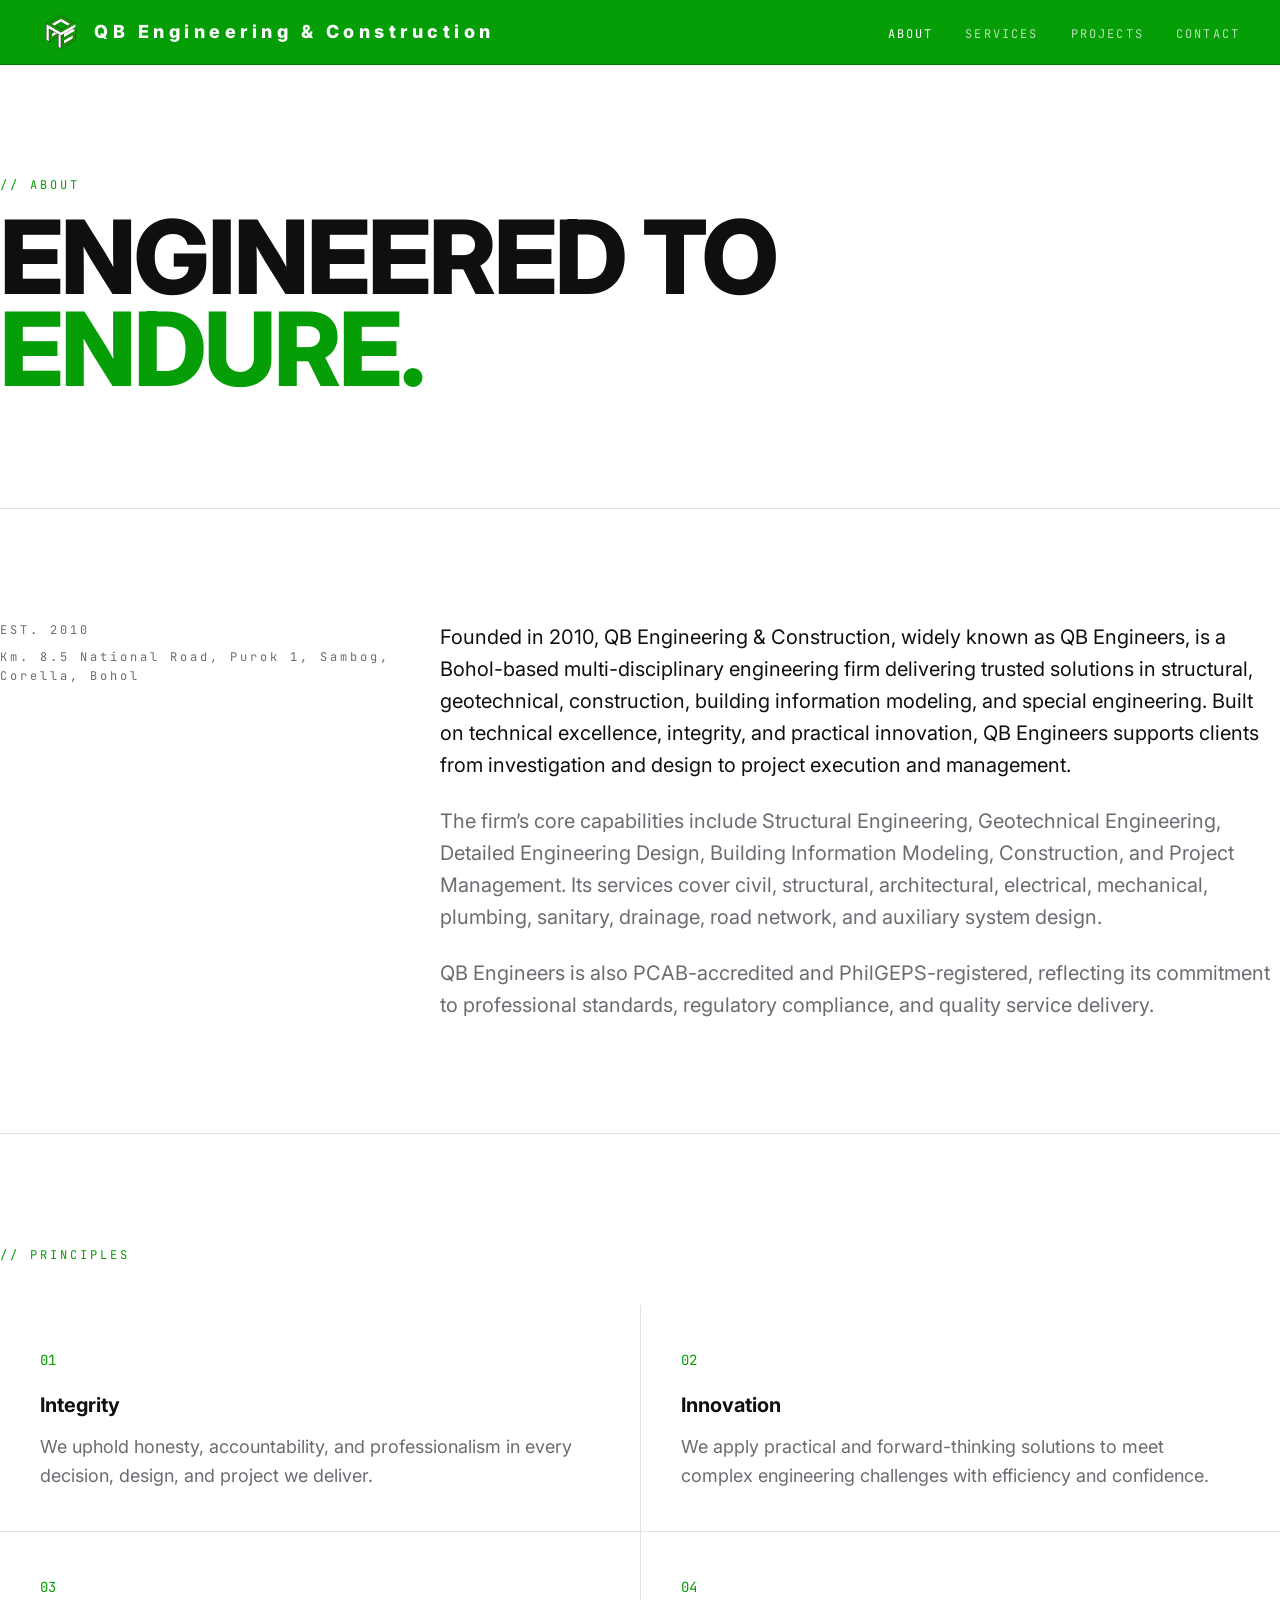
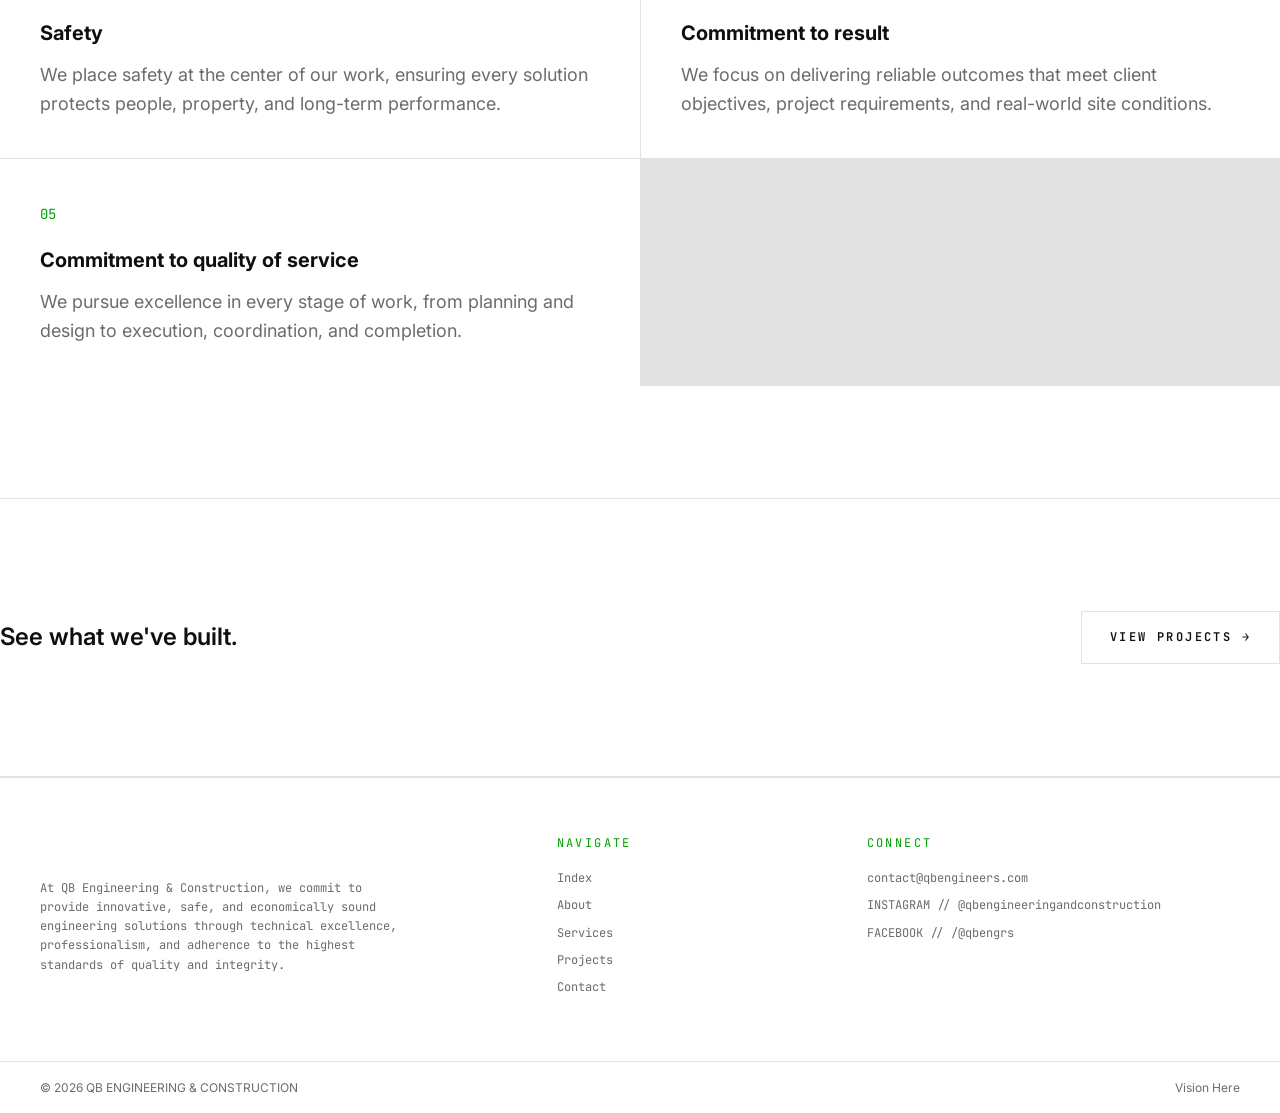
==== index.html @ f6495e5b "Update index.html" ====
<!doctype html>
<html lang="en">
<head>
  <meta charset="UTF-8" />
  <meta name="viewport" content="width=device-width, initial-scale=1.0" />
  <title>QB Engineering & Construction</title>
  <link rel="preconnect" href="https://fonts.googleapis.com" />
  <link rel="preconnect" href="https://fonts.gstatic.com" crossorigin />
  <link href="https://fonts.googleapis.com/css2?family=Inter:wght@400;500;600;700;800;900&family=JetBrains+Mono:wght@400;500;600&display=swap" rel="stylesheet" />
  <link rel="stylesheet" href="style.css" />
</head>
<body>
  <header class="nav">
    <div class="nav-inner">
      <a href="index.html" class="logo">
        <img src="assets/images/QB.png" alt="QB Engineering & Construction logo"class="logo-image"/>
        <span class="logo-text">QB Engineering & Construction</span>
      </a>
      <button class="nav-toggle" onclick="toggleNav()" aria-label="Menu">☰</button>
      <ul class="nav-links" id="navLinks">
        <li><a href="about.html" class="active">ABOUT</a></li>
        <li><a href="services.html">SERVICES</a></li>
        <li><a href="projects.html">PROJECTS</a></li>
        <li><a href="contact.html">CONTACT</a></li>
      </ul>
    </div>
  </header>

  <main>
    <section>
      <div class="container section">
        <div class="eyebrow">// ABOUT</div>
        <h1 class="h1 reveal" style="margin-top:16px">Engineered to<br /><span style="color:var(--accent)">endure.</span></h1>
      </div>
    </section>

    <section>
      <div class="container section split-12">
        <div class="col-4">
          <div class="mono" style="font-size:12px;letter-spacing:.25em;color:var(--muted)">EST. 2010</div>
          <div class="mono" style="font-size:12px;letter-spacing:.25em;color:var(--muted);margin-top:8px">Km. 8.5 National Road, Purok 1, Sambog, Corella, Bohol</div>
        </div>
        <div class="col-8" style="font-size:20px;line-height:1.6">
          <p class="reveal">Founded in 2010, QB Engineering & Construction, widely known as QB Engineers, is a Bohol-based multi-disciplinary engineering firm delivering trusted solutions in structural, geotechnical, construction, building information modeling, and special engineering. Built on technical excellence, integrity, and practical innovation, QB Engineers supports clients from investigation and design to project execution and management.</p>
          <p class="muted reveal" style="margin-top:24px">The firm’s core capabilities include Structural Engineering, Geotechnical Engineering, Detailed Engineering Design, Building Information Modeling, Construction, and Project Management. Its services cover civil, structural, architectural, electrical, mechanical, plumbing, sanitary, drainage, road network, and auxiliary system design.</p>
          <p class="muted reveal" style="margin-top:24px">QB Engineers is also PCAB-accredited and PhilGEPS-registered, reflecting its commitment to professional standards, regulatory compliance, and quality service delivery.</p>
        </div>
      </div>
    </section>

    <section>
      <div class="container section">
        <div class="eyebrow" style="margin-bottom:40px">// PRINCIPLES</div>
        <div class="grid2">
          <div class="cell reveal"><span class="num">01</span><h3>Integrity</h3><p>We uphold honesty, accountability, and professionalism in every decision, design, and project we deliver.</p></div>
          <div class="cell reveal"><span class="num">02</span><h3>Innovation</h3><p>We apply practical and forward-thinking solutions to meet complex engineering challenges with efficiency and confidence.</p></div>
          <div class="cell reveal"><span class="num">03</span><h3>Safety</h3><p>We place safety at the center of our work, ensuring every solution protects people, property, and long-term performance.</p></div>
          <div class="cell reveal"><span class="num">04</span><h3>Commitment to result</h3><p>We focus on delivering reliable outcomes that meet client objectives, project requirements, and real-world site conditions.</p></div>
          <div class="cell reveal"><span class="num">05</span><h3>Commitment to quality of service</h3><p>We pursue excellence in every stage of work, from planning and design to execution, coordination, and completion.</p></div>
        </div>
      </div>
    </section>

    <section>
      <div class="container section" style="display:flex;align-items:center;justify-content:space-between;flex-wrap:wrap;gap:24px">
        <p style="font-size:24px;font-weight:600">See what we've built.</p>
        <a href="projects.html" class="btn btn-outline">VIEW PROJECTS →</a>
      </div>
    </section>
  </main>

  <footer class="footer">
    <div class="footer-grid">
      <div class="f5"><div class="logo-text">QB</div><p>At QB Engineering & Construction, we commit to provide innovative, safe, and economically sound engineering solutions through technical excellence, professionalism, and adherence to the highest standards of quality and integrity.</p></div>
      <div class="f3"><div class="footer-h">NAVIGATE</div><ul><li><a href="index.html">Index</a></li><li><a href="about.html">About</a></li><li><a href="services.html">Services</a></li><li><a href="projects.html">Projects</a></li><li><a href="contact.html">Contact</a></li></ul></div>
      <div class="f4"><div class="footer-h">CONNECT</div><ul><li>contact@qbengineers.com</li><li>INSTAGRAM // @qbengineeringandconstruction</li><li>FACEBOOK // /@qbengrs</li></ul></div>
    </div>
    <div class="footer-bottom"><div class="footer-bottom-inner"><span>© <span id="year"></span> QB ENGINEERING &amp; CONSTRUCTION</span><span>Vision Here</span></div></div>
  </footer>

  <script src="script.js"></script>
  <script>document.getElementById('year').textContent = new Date().getFullYear();</script>
</body>
</html>
---- style.css ----
:root{
  --bg:#FFFFFF; --text:#0F0F10; --accent:#059E06; --accent-dark:#047A05;
  --line:#E2E2E2; --muted:#6B6B72; --maxw:1600px;
}
*{box-sizing:border-box;margin:0;padding:0}
html{scroll-behavior:smooth}
body{background:var(--bg);color:var(--text);font-family:'Inter',ui-sans-serif,system-ui,sans-serif;font-size:18px;line-height:1.6}
a{color:inherit;text-decoration:none}
img{display:block;max-width:100%}
button{font-family:inherit}
.mono{font-family:'JetBrains Mono',ui-monospace,monospace}
.container{max-width:var(--maxw);margin:0 auto;padding:0 24px}
@media(min-width:1024px){.container{padding:0 40px}}
section{border-bottom:1px solid var(--line)}
.section{padding:80px 0}
@media(min-width:1024px){.section{padding:112px 0}}
.eyebrow{font-family:'JetBrains Mono',monospace;font-size:12px;letter-spacing:.25em;color:var(--accent)}
.muted{color:var(--muted)}
.h1{font-size:clamp(3rem,8vw,7rem);line-height:.9;font-weight:800;text-transform:uppercase;letter-spacing:-.02em}
.h2{font-size:clamp(2.5rem,5vw,4rem);line-height:.95;font-weight:800;text-transform:uppercase;letter-spacing:-.02em}

/* Logo */
.logo {
  display: flex;
  align-items: center;
  gap: 10px;
  text-decoration: none;
}

.logo-image {
  width: 42px;
  height: 42px;
  object-fit: contain;
  display: block;
}

.logo-text {
  color: #111111;
  font-weight: 700;
}

/* NAV */
.nav{position:fixed;top:0;left:0;right:0;z-index:50;background:var(--accent);border-bottom:1px solid var(--accent-dark)}
.nav-inner{max-width:var(--maxw);margin:0 auto;height:64px;padding:0 24px;display:flex;align-items:center;justify-content:space-between}
@media(min-width:1024px){.nav-inner{padding:0 40px}}
.logo{display:inline-flex;align-items:center;gap:12px}
.logo-mark{display:inline-flex;align-items:center;justify-content:center;width:36px;height:36px;border:1px solid rgba(255,255,255,.7);color:#fff}
.logo-mark svg{width:20px;height:20px}
.logo-text{font-weight:800;letter-spacing:.25em;color:#fff;font-size:18px}
.nav-links{list-style:none;display:none;gap:32px}
.nav-links a{font-family:'JetBrains Mono',monospace;font-size:12px;letter-spacing:.18em;color:rgba(255,255,255,.7);transition:color .2s}
.nav-links a:hover,.nav-links a.active{color:#fff}
@media(min-width:768px){.nav-links{display:flex}}
.nav-toggle{display:block;background:none;border:none;color:#fff;font-size:22px;cursor:pointer}
@media(min-width:768px){.nav-toggle{display:none}}
#navLinks.open{display:flex;flex-direction:column;position:absolute;top:64px;left:0;right:0;background:var(--accent);border-top:1px solid var(--accent-dark);padding:16px 24px;gap:12px}
main{padding-top:64px}

/* BUTTONS */
.btn{display:inline-flex;align-items:center;gap:8px;padding:16px 28px;font-family:'JetBrains Mono',monospace;font-size:12px;letter-spacing:.2em;font-weight:600;transition:background .2s,color .2s,border-color .2s;cursor:pointer;border:none}
.btn-primary{background:var(--accent);color:#fff}
.btn-primary:hover{background:var(--text)}
.btn-outline{border:1px solid var(--line);color:var(--text);background:transparent}
.btn-outline:hover{border-color:var(--accent);color:var(--accent)}
.btn-row{display:flex;flex-wrap:wrap;gap:16px;margin-top:32px}

/* HERO */
.hero{position:relative;min-height:92vh;display:flex;align-items:end;overflow:hidden}
.hero .bg{position:absolute;inset:0;width:100%;height:100%;object-fit:cover;opacity:.6}
.hero .overlay{position:absolute;inset:0;background:linear-gradient(to top,var(--bg),rgba(255,255,255,.4) 40%,rgba(255,255,255,.7))}
.hero .coords{position:absolute;top:24px;right:24px;font-family:'JetBrains Mono',monospace;font-size:11px;letter-spacing:.15em;color:var(--accent);display:none}
@media(min-width:768px){.hero .coords{display:block}}
.hero-content{position:relative;z-index:2;width:100%;padding-bottom:64px}
@media(min-width:1024px){.hero-content{padding-bottom:96px}}
.hero .eyebrow{margin-bottom:24px}

/* STATS */
.stats{display:grid;grid-template-columns:repeat(2,1fr)}
.stat{padding:40px 8px}
@media(min-width:1024px){.stat{padding:56px 8px}}
.stat+.stat{border-left:1px solid var(--line)}
.stat .v{font-weight:800;font-size:clamp(2rem,4vw,3.75rem)}
.stat .l{margin-top:8px;font-family:'JetBrains Mono',monospace;font-size:11px;letter-spacing:.2em;color:var(--muted)}

/* LAYOUT GRIDS */
.split-12{display:grid;grid-template-columns:1fr;gap:40px}
@media(min-width:1024px){.split-12{grid-template-columns:repeat(12,1fr)}}
.col-3{grid-column:span 3}
.col-4{grid-column:span 4}
.col-5{grid-column:span 5}
.col-8{grid-column:span 8}
@media(max-width:1023px){.col-3,.col-4,.col-5,.col-8{grid-column:1/-1}}
.intro-text{font-size:clamp(1.5rem,3vw,2.25rem);line-height:1.2;font-weight:500}
.section-head{display:flex;align-items:flex-end;justify-content:space-between;margin-bottom:48px;flex-wrap:wrap;gap:16px}
.link-arrow{font-family:'JetBrains Mono',monospace;font-size:12px;letter-spacing:.2em;color:var(--muted);transition:color .2s}
.link-arrow:hover{color:var(--accent)}

/* SERVICE CARDS (home) */
.cards3{display:grid;grid-template-columns:1fr;gap:1px;background:var(--line)}
@media(min-width:768px){.cards3{grid-template-columns:repeat(3,1fr)}}
.card{background:var(--bg);overflow:hidden;position:relative}
.card-img{aspect-ratio:4/3;overflow:hidden}
.card-img img{width:100%;height:100%;object-fit:cover;filter:grayscale(1);transition:filter .7s,transform .7s}
.card:hover .card-img img{filter:grayscale(0);transform:scale(1.05)}
.card-body{padding:24px;border-top:1px solid var(--line)}
.card-body .n{font-family:'JetBrains Mono',monospace;font-size:12px;color:var(--accent);margin-right:12px}
.card-body h3{display:inline;font-size:20px;font-weight:700}

/* SERVICE PLATES (services page) */
.plates{display:flex;flex-direction:column}
.plate{display:grid;grid-template-columns:1fr;border-top:1px solid var(--line)}
.plate:first-child{border-top:none}
@media(min-width:1024px){.plate{grid-template-columns:5fr 7fr}}
.plate-img{overflow:hidden;aspect-ratio:4/3}
.plate-img img{width:100%;height:100%;object-fit:cover;filter:grayscale(1);transition:filter .7s,transform .7s}
.plate:hover .plate-img img{filter:grayscale(0);transform:scale(1.05)}
.plate-body{padding:32px}
@media(min-width:1024px){.plate-body{padding:48px;display:flex;flex-direction:column;justify-content:center}}
.plate-body h3{font-size:clamp(1.5rem,3vw,2.5rem);text-transform:uppercase;font-weight:800}
.plate-body .n{font-family:'JetBrains Mono',monospace;font-size:14px;color:var(--accent);margin-right:16px}
.specs{display:flex;flex-wrap:wrap;gap:8px;margin-top:32px}
.spec{font-family:'JetBrains Mono',monospace;font-size:10px;letter-spacing:.15em;color:var(--accent);border:1px solid var(--line);padding:6px 12px}

/* GRIDS (values / process) */
.grid2{display:grid;grid-template-columns:1fr;gap:1px;background:var(--line)}
@media(min-width:768px){.grid2{grid-template-columns:repeat(2,1fr)}}
.grid4{display:grid;grid-template-columns:repeat(2,1fr);gap:1px;background:var(--line)}
@media(min-width:1024px){.grid4{grid-template-columns:repeat(4,1fr)}}
.cell{background:var(--bg);padding:32px}
@media(min-width:1024px){.cell{padding:40px}}
.cell .num{font-family:'JetBrains Mono',monospace;font-size:14px;color:var(--accent)}
.cell .big-letter{font-weight:800;font-size:48px;color:var(--line)}
.cell h3{margin-top:16px;font-size:20px;font-weight:700}
.cell p{margin-top:12px;color:var(--muted)}

/* PROJECTS */
.proj-grid{display:grid;grid-template-columns:1fr;gap:16px}
@media(min-width:1024px){.proj-grid{grid-template-columns:repeat(12,1fr)}}
.proj{position:relative;overflow:hidden;cursor:pointer;border:none;background:none;padding:0;width:100%;text-align:left}
.proj img{width:100%;aspect-ratio:3/2;object-fit:cover;filter:grayscale(1);transition:filter .7s,transform .7s}
.proj:hover img{filter:grayscale(0);transform:scale(1.05)}
.proj .tag{position:absolute;top:16px;right:16px;background:rgba(255,255,255,.7);padding:4px 8px;font-family:'JetBrains Mono',monospace;font-size:10px;letter-spacing:.15em}
.proj .cap{position:absolute;bottom:0;left:0;right:0;padding:20px;background:linear-gradient(to top,var(--bg),transparent)}
.proj .cap .cat{font-family:'JetBrains Mono',monospace;font-size:10px;letter-spacing:.2em;color:var(--accent);margin-bottom:4px}
.proj .cap h3{font-size:24px;font-weight:700}
.span-7{grid-column:span 7}
.span-5{grid-column:span 5}
@media(max-width:1023px){.span-7,.span-5{grid-column:1/-1}}

/* LIGHTBOX */
.lightbox{position:fixed;inset:0;z-index:100;background:rgba(255,255,255,.96);display:none;align-items:center;justify-content:center;padding:40px}
.lightbox.open{display:flex}
.lightbox .ruler{position:absolute;bottom:0;left:0;height:4px;background:var(--accent);width:0;transition:width .8s ease}
.lightbox.open .ruler{width:100%}
.lightbox .close{position:absolute;top:24px;right:24px;background:none;border:none;font-size:28px;cursor:pointer;color:var(--text);z-index:2}
.lb-inner{display:grid;grid-template-columns:1fr;gap:24px;max-width:1000px;width:100%}
@media(min-width:1024px){.lb-inner{grid-template-columns:8fr 4fr}}
.lb-img img{width:100%;height:auto;object-fit:cover}
.lb-cat{font-family:'JetBrains Mono',monospace;font-size:11px;letter-spacing:.2em;color:var(--accent)}
.lb-title{font-size:clamp(2rem,4vw,3rem);font-weight:800;line-height:.95;margin-top:12px}
.lb-meta{margin-top:16px;font-family:'JetBrains Mono',monospace;font-size:12px;letter-spacing:.15em;color:var(--muted)}
.lb-desc{margin-top:24px;color:var(--muted)}

/* CONTACT */
.contact-split{display:grid;grid-template-columns:1fr}
@media(min-width:1024px){.contact-split{grid-template-columns:1fr 1fr}}
.contact-side{padding:64px 32px}
@media(min-width:1024px){.contact-side{padding:64px}}
.contact-side.left{display:flex;flex-direction:column;align-items:center;text-align:center;border-bottom:1px solid var(--line)}
@media(min-width:1024px){.contact-side.left{border-bottom:none;border-right:1px solid var(--line)}}
.social-list{width:100%;max-width:320px;margin-top:32px}
.social-list a{display:flex;align-items:center;justify-content:space-between;padding:12px 0;border-bottom:1px solid var(--line);font-family:'JetBrains Mono',monospace;font-size:12px;letter-spacing:.15em;color:var(--muted);transition:color .2s}
.social-list a:hover{color:var(--accent)}
.field{margin-top:32px}
.field label{font-family:'JetBrains Mono',monospace;font-size:10px;letter-spacing:.2em;color:var(--muted)}
.field input,.field textarea{width:100%;background:transparent;border:none;border-bottom:1px solid var(--line);padding:12px 0;font-size:18px;color:var(--text);font-family:inherit;resize:none}
.field input:focus,.field textarea:focus{outline:none;border-color:var(--accent)}
.form-status{margin-top:16px;font-family:'JetBrains Mono',monospace;font-size:12px;letter-spacing:.15em;color:var(--accent);display:none}
.coords-strip{display:grid;grid-template-columns:1fr;gap:32px;padding:48px 24px;font-family:'JetBrains Mono',monospace;font-size:12px}
@media(min-width:640px){.coords-strip{grid-template-columns:repeat(3,1fr);padding:48px 40px;max-width:var(--maxw);margin:0 auto}}
.coords-strip h4{color:var(--accent);letter-spacing:.2em;margin-bottom:8px}
.coords-strip p{color:var(--muted);line-height:1.6}

/* FOOTER */
.footer{border-top:1px solid var(--line);background:var(--bg)}
.footer-grid{max-width:var(--maxw);margin:0 auto;padding:56px 24px;display:grid;grid-template-columns:1fr;gap:40px;font-family:'JetBrains Mono',monospace;font-size:12px}
@media(min-width:768px){.footer-grid{grid-template-columns:repeat(12,1fr);padding:56px 40px}}
.footer-grid .f5{grid-column:span 5}
.footer-grid .f3{grid-column:span 3}
.footer-grid .f4{grid-column:span 4}
@media(max-width:767px){.footer-grid .f5,.footer-grid .f3,.footer-grid .f4{grid-column:1/-1}}
.footer-grid p{color:var(--muted);line-height:1.6;margin-top:16px;max-width:360px}
.footer-h{color:var(--accent);letter-spacing:.2em;margin-bottom:16px}
.footer-grid ul{list-style:none}
.footer-grid li{color:var(--muted);margin-bottom:8px}
.footer-grid li a:hover{color:var(--text)}
.footer-bottom{border-top:1px solid var(--line)}
.footer-bottom-inner{max-width:var(--maxw);margin:0 auto;padding:16px 24px;display:flex;flex-direction:column;gap:4px;justify-content:space-between;color:var(--muted);font-size:12px}
@media(min-width:640px){.footer-bottom-inner{flex-direction:row;padding:16px 40px}}

/* REVEAL */
.reveal{opacity:0;transform:translateY(28px);transition:opacity .7s cubic-bezier(.16,1,.3,1),transform .7s cubic-bezier(.16,1,.3,1)}
.reveal.visible{opacity:1;transform:none}

/* MAP */
.map-box {
  width: 100%;
  height: 330px;
  margin-top: 32px;
  overflow: hidden;
  border: 1px solid #e2e2e2;
  background: #f4f4f4;
}

.map-box iframe {
  width: 100%;
  height: 100%;
  border: 0;
  display: block;
}

@media (max-width: 768px) {
  .map-box {
    height: 260px;
    margin-top: 24px;
  }
}
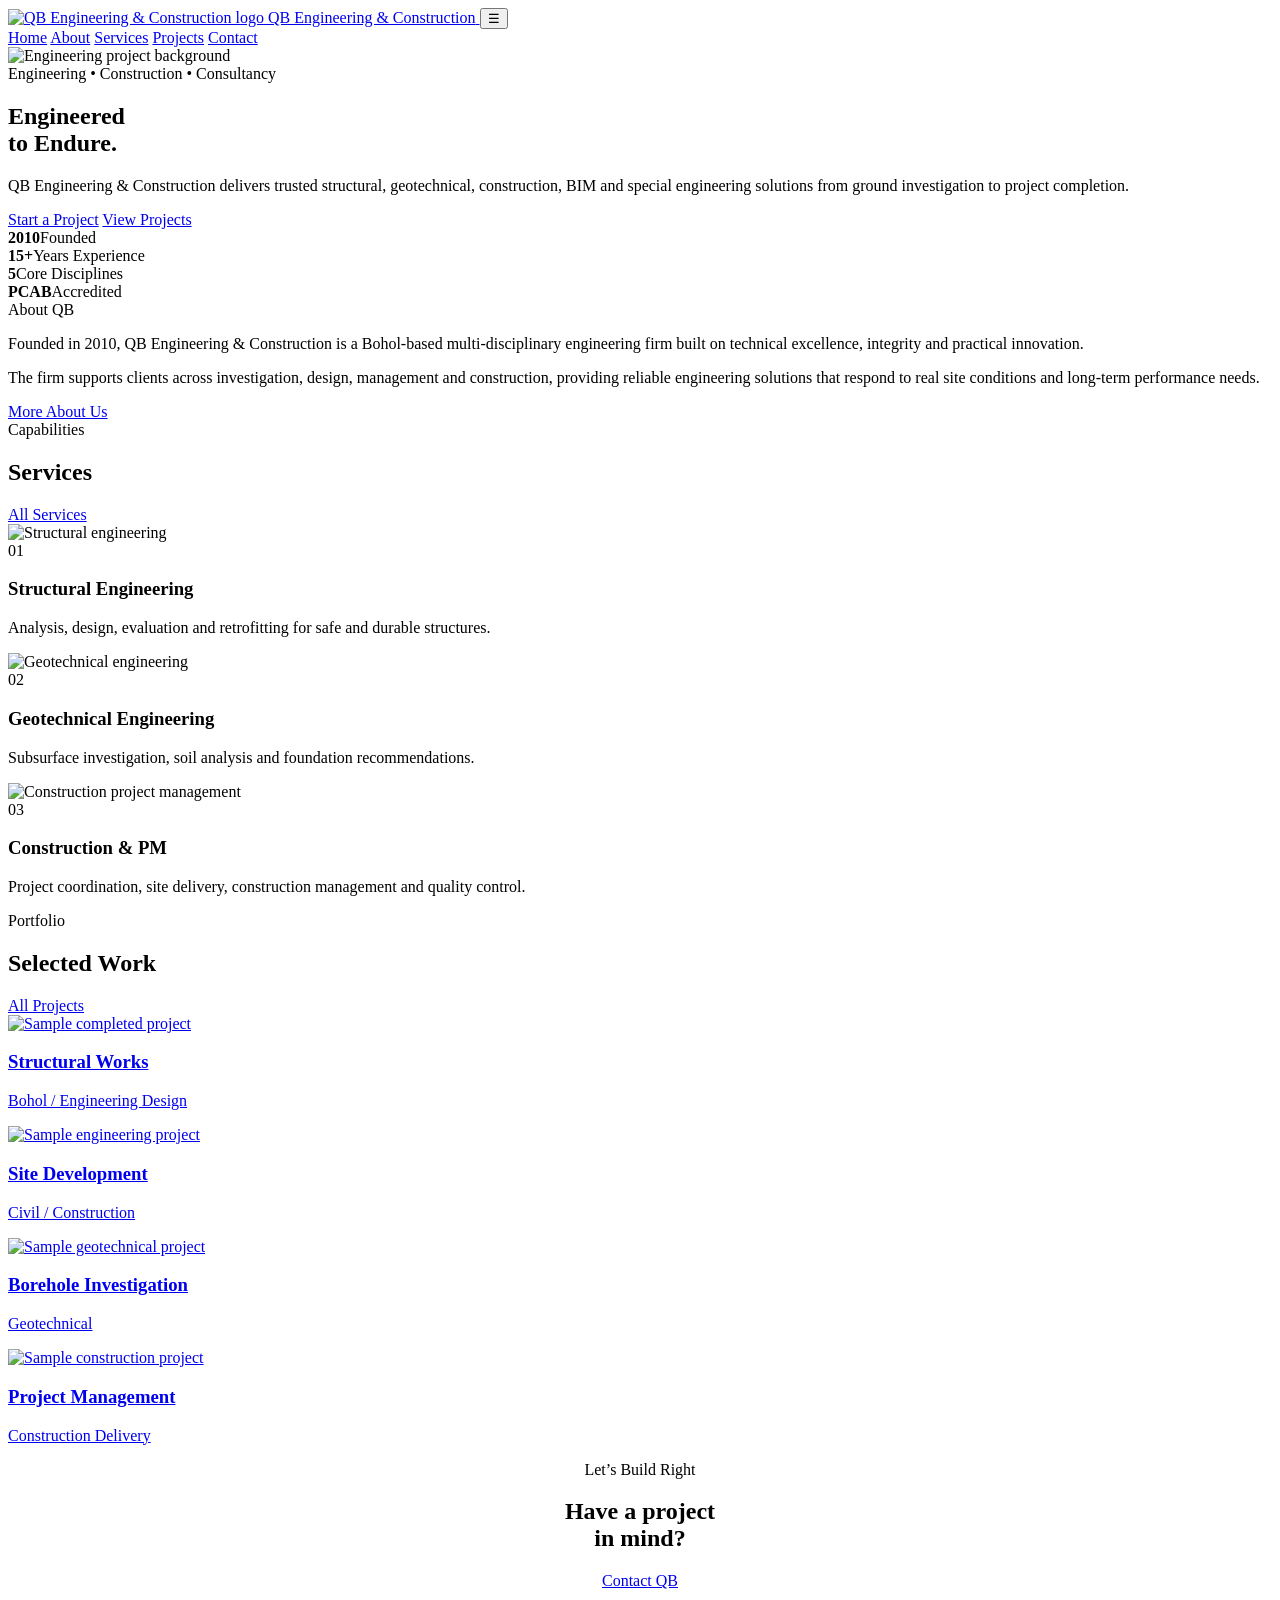
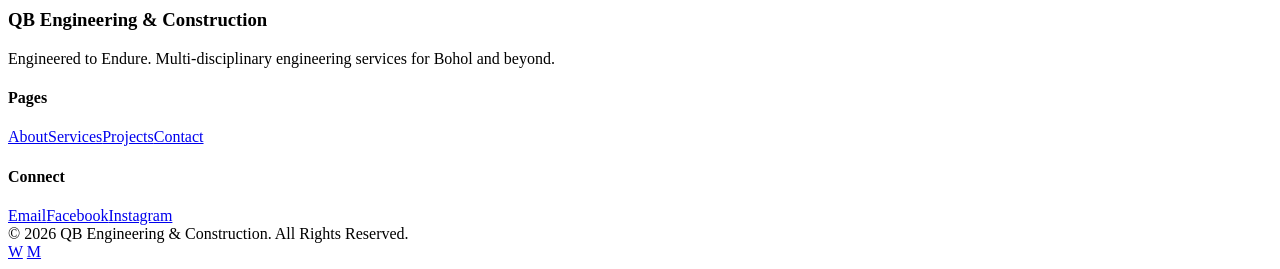
==== commit e73cf35e: "Update index.html" ====
--- a/index.html
+++ b/index.html
@@ -1,84 +1,150 @@
 <!doctype html>
 <html lang="en">
 <head>
-  <meta charset="UTF-8" />
-  <meta name="viewport" content="width=device-width, initial-scale=1.0" />
-  <title>QB Engineering & Construction</title>
-  <link rel="preconnect" href="https://fonts.googleapis.com" />
-  <link rel="preconnect" href="https://fonts.gstatic.com" crossorigin />
-  <link href="https://fonts.googleapis.com/css2?family=Inter:wght@400;500;600;700;800;900&family=JetBrains+Mono:wght@400;500;600&display=swap" rel="stylesheet" />
-  <link rel="stylesheet" href="style.css" />
+  <meta charset="utf-8">
+  <meta name="viewport" content="width=device-width, initial-scale=1">
+  <title>QB Engineering & Construction | Bohol Engineering Firm</title>
+  <meta name="description" content="QB Engineering & Construction is a Bohol-based multi-disciplinary engineering firm offering structural, geotechnical, construction, BIM and special engineering services.">
+  <link rel="stylesheet" href="assets/css/style.css">
 </head>
 <body>
-  <header class="nav">
-    <div class="nav-inner">
-      <a href="index.html" class="logo">
-        <img src="assets/images/QB.png" alt="QB Engineering & Construction logo"class="logo-image"/>
-        <span class="logo-text">QB Engineering & Construction</span>
+  <header class="site-header">
+    <div class="container nav">
+      <a class="brand" href="index.html" aria-label="QB Engineering & Construction Home">
+        <img src="assets/images/qb-logo.svg" alt="QB Engineering & Construction logo">
+        <span>QB Engineering & Construction</span>
       </a>
-      <button class="nav-toggle" onclick="toggleNav()" aria-label="Menu">☰</button>
-      <ul class="nav-links" id="navLinks">
-        <li><a href="about.html" class="active">ABOUT</a></li>
-        <li><a href="services.html">SERVICES</a></li>
-        <li><a href="projects.html">PROJECTS</a></li>
-        <li><a href="contact.html">CONTACT</a></li>
-      </ul>
+      <button class="menu-toggle" aria-label="Open menu">☰</button>
+      <nav class="nav-links" aria-label="Main navigation">
+        <a class="active" href="index.html">Home</a>
+        <a href="about.html">About</a>
+        <a href="services.html">Services</a>
+        <a href="projects.html">Projects</a>
+        <a href="contact.html">Contact</a>
+      </nav>
     </div>
   </header>
 
   <main>
-    <section>
-      <div class="container section">
-        <div class="eyebrow">// ABOUT</div>
-        <h1 class="h1 reveal" style="margin-top:16px">Engineered to<br /><span style="color:var(--accent)">endure.</span></h1>
-      </div>
-    </section>
-
-    <section>
-      <div class="container section split-12">
-        <div class="col-4">
-          <div class="mono" style="font-size:12px;letter-spacing:.25em;color:var(--muted)">EST. 2010</div>
-          <div class="mono" style="font-size:12px;letter-spacing:.25em;color:var(--muted);margin-top:8px">Km. 8.5 National Road, Purok 1, Sambog, Corella, Bohol</div>
-        </div>
-        <div class="col-8" style="font-size:20px;line-height:1.6">
-          <p class="reveal">Founded in 2010, QB Engineering & Construction, widely known as QB Engineers, is a Bohol-based multi-disciplinary engineering firm delivering trusted solutions in structural, geotechnical, construction, building information modeling, and special engineering. Built on technical excellence, integrity, and practical innovation, QB Engineers supports clients from investigation and design to project execution and management.</p>
-          <p class="muted reveal" style="margin-top:24px">The firm’s core capabilities include Structural Engineering, Geotechnical Engineering, Detailed Engineering Design, Building Information Modeling, Construction, and Project Management. Its services cover civil, structural, architectural, electrical, mechanical, plumbing, sanitary, drainage, road network, and auxiliary system design.</p>
-          <p class="muted reveal" style="margin-top:24px">QB Engineers is also PCAB-accredited and PhilGEPS-registered, reflecting its commitment to professional standards, regulatory compliance, and quality service delivery.</p>
+    <section class="hero">
+      <img class="hero-image" src="assets/images/hero.svg" alt="Engineering project background">
+      <div class="hero-overlay"></div>
+      <div class="container hero-content">
+        <div class="eyebrow">Engineering • Construction • Consultancy</div>
+        <h1>Engineered<br>to <span>Endure.</span></h1>
+        <p>QB Engineering & Construction delivers trusted structural, geotechnical, construction, BIM and special engineering solutions from ground investigation to project completion.</p>
+        <div class="actions">
+          <a class="button primary" href="contact.html">Start a Project</a>
+          <a class="button" href="projects.html">View Projects</a>
         </div>
       </div>
     </section>
 
-    <section>
-      <div class="container section">
-        <div class="eyebrow" style="margin-bottom:40px">// PRINCIPLES</div>
-        <div class="grid2">
-          <div class="cell reveal"><span class="num">01</span><h3>Integrity</h3><p>We uphold honesty, accountability, and professionalism in every decision, design, and project we deliver.</p></div>
-          <div class="cell reveal"><span class="num">02</span><h3>Innovation</h3><p>We apply practical and forward-thinking solutions to meet complex engineering challenges with efficiency and confidence.</p></div>
-          <div class="cell reveal"><span class="num">03</span><h3>Safety</h3><p>We place safety at the center of our work, ensuring every solution protects people, property, and long-term performance.</p></div>
-          <div class="cell reveal"><span class="num">04</span><h3>Commitment to result</h3><p>We focus on delivering reliable outcomes that meet client objectives, project requirements, and real-world site conditions.</p></div>
-          <div class="cell reveal"><span class="num">05</span><h3>Commitment to quality of service</h3><p>We pursue excellence in every stage of work, from planning and design to execution, coordination, and completion.</p></div>
+    <section class="section">
+      <div class="container">
+        <div class="stats">
+          <div class="stat"><strong>2010</strong><span>Founded</span></div>
+          <div class="stat"><strong>15+</strong><span>Years Experience</span></div>
+          <div class="stat"><strong>5</strong><span>Core Disciplines</span></div>
+          <div class="stat"><strong>PCAB</strong><span>Accredited</span></div>
         </div>
       </div>
     </section>
 
-    <section>
-      <div class="container section" style="display:flex;align-items:center;justify-content:space-between;flex-wrap:wrap;gap:24px">
-        <p style="font-size:24px;font-weight:600">See what we've built.</p>
-        <a href="projects.html" class="btn btn-outline">VIEW PROJECTS →</a>
+    <section class="section">
+      <div class="container two-col">
+        <div>
+          <div class="eyebrow">About QB</div>
+        </div>
+        <div>
+          <p class="lead">Founded in 2010, QB Engineering & Construction is a Bohol-based multi-disciplinary engineering firm built on technical excellence, integrity and practical innovation.</p>
+          <p class="muted">The firm supports clients across investigation, design, management and construction, providing reliable engineering solutions that respond to real site conditions and long-term performance needs.</p>
+          <a class="button" href="about.html">More About Us</a>
+        </div>
+      </div>
+    </section>
+
+    <section class="section">
+      <div class="container">
+        <div class="section-header">
+          <div>
+            <div class="eyebrow">Capabilities</div>
+            <h2 class="section-title">Services</h2>
+          </div>
+          <a class="button" href="services.html">All Services</a>
+        </div>
+        <div class="grid-3">
+          <article class="card">
+            <div class="card-image"><img src="assets/images/service-structural.svg" alt="Structural engineering"></div>
+            <div class="card-body"><div class="card-kicker">01</div><h3>Structural Engineering</h3><p>Analysis, design, evaluation and retrofitting for safe and durable structures.</p></div>
+          </article>
+          <article class="card">
+            <div class="card-image"><img src="assets/images/service-geotechnical.svg" alt="Geotechnical engineering"></div>
+            <div class="card-body"><div class="card-kicker">02</div><h3>Geotechnical Engineering</h3><p>Subsurface investigation, soil analysis and foundation recommendations.</p></div>
+          </article>
+          <article class="card">
+            <div class="card-image"><img src="assets/images/service-construction.svg" alt="Construction project management"></div>
+            <div class="card-body"><div class="card-kicker">03</div><h3>Construction & PM</h3><p>Project coordination, site delivery, construction management and quality control.</p></div>
+          </article>
+        </div>
+      </div>
+    </section>
+
+    <section class="section">
+      <div class="container">
+        <div class="section-header">
+          <div>
+            <div class="eyebrow">Portfolio</div>
+            <h2 class="section-title">Selected Work</h2>
+          </div>
+          <a class="button" href="projects.html">All Projects</a>
+        </div>
+        <div class="project-grid">
+          <a class="project-card large" href="projects.html">
+            <img src="assets/images/project-01.svg" alt="Sample completed project">
+            <div class="project-info"><h3>Structural Works</h3><p>Bohol / Engineering Design</p></div>
+          </a>
+          <a class="project-card small" href="projects.html">
+            <img src="assets/images/project-02.svg" alt="Sample engineering project">
+            <div class="project-info"><h3>Site Development</h3><p>Civil / Construction</p></div>
+          </a>
+          <a class="project-card small" href="projects.html">
+            <img src="assets/images/project-03.svg" alt="Sample geotechnical project">
+            <div class="project-info"><h3>Borehole Investigation</h3><p>Geotechnical</p></div>
+          </a>
+          <a class="project-card large" href="projects.html">
+            <img src="assets/images/project-04.svg" alt="Sample construction project">
+            <div class="project-info"><h3>Project Management</h3><p>Construction Delivery</p></div>
+          </a>
+        </div>
+      </div>
+    </section>
+
+    <section class="section">
+      <div class="container" style="text-align:center;">
+        <div class="eyebrow">Let’s Build Right</div>
+        <h2 class="section-title">Have a project<br>in mind?</h2>
+        <div class="actions" style="justify-content:center;">
+          <a class="button primary" href="contact.html">Contact QB</a>
+        </div>
       </div>
     </section>
   </main>
 
-  <footer class="footer">
-    <div class="footer-grid">
-      <div class="f5"><div class="logo-text">QB</div><p>At QB Engineering & Construction, we commit to provide innovative, safe, and economically sound engineering solutions through technical excellence, professionalism, and adherence to the highest standards of quality and integrity.</p></div>
-      <div class="f3"><div class="footer-h">NAVIGATE</div><ul><li><a href="index.html">Index</a></li><li><a href="about.html">About</a></li><li><a href="services.html">Services</a></li><li><a href="projects.html">Projects</a></li><li><a href="contact.html">Contact</a></li></ul></div>
-      <div class="f4"><div class="footer-h">CONNECT</div><ul><li>contact@qbengineers.com</li><li>INSTAGRAM // @qbengineeringandconstruction</li><li>FACEBOOK // /@qbengrs</li></ul></div>
+  <footer class="site-footer">
+    <div class="container footer-grid">
+      <div><h3 class="footer-title">QB Engineering & Construction</h3><p>Engineered to Endure. Multi-disciplinary engineering services for Bohol and beyond.</p></div>
+      <div><h4>Pages</h4><div class="footer-links"><a href="about.html">About</a><a href="services.html">Services</a><a href="projects.html">Projects</a><a href="contact.html">Contact</a></div></div>
+      <div><h4>Connect</h4><div class="footer-links"><a href="mailto:contact@qbengineers.com">Email</a><a href="#">Facebook</a><a href="#">Instagram</a></div></div>
     </div>
-    <div class="footer-bottom"><div class="footer-bottom-inner"><span>© <span id="year"></span> QB ENGINEERING &amp; CONSTRUCTION</span><span>Vision Here</span></div></div>
+    <div class="container copyright">© 2026 QB Engineering & Construction. All Rights Reserved.</div>
   </footer>
 
-  <script src="script.js"></script>
-  <script>document.getElementById('year').textContent = new Date().getFullYear();</script>
+  <div class="floating-chat">
+    <a class="chat-button whatsapp" href="https://wa.me/639123456789" target="_blank" rel="noopener" aria-label="WhatsApp">W</a>
+    <a class="chat-button messenger" href="https://m.me/YOUR-FACEBOOK-PAGE" target="_blank" rel="noopener" aria-label="Messenger">M</a>
+  </div>
+
+  <script src="assets/js/main.js"></script>
 </body>
 </html>
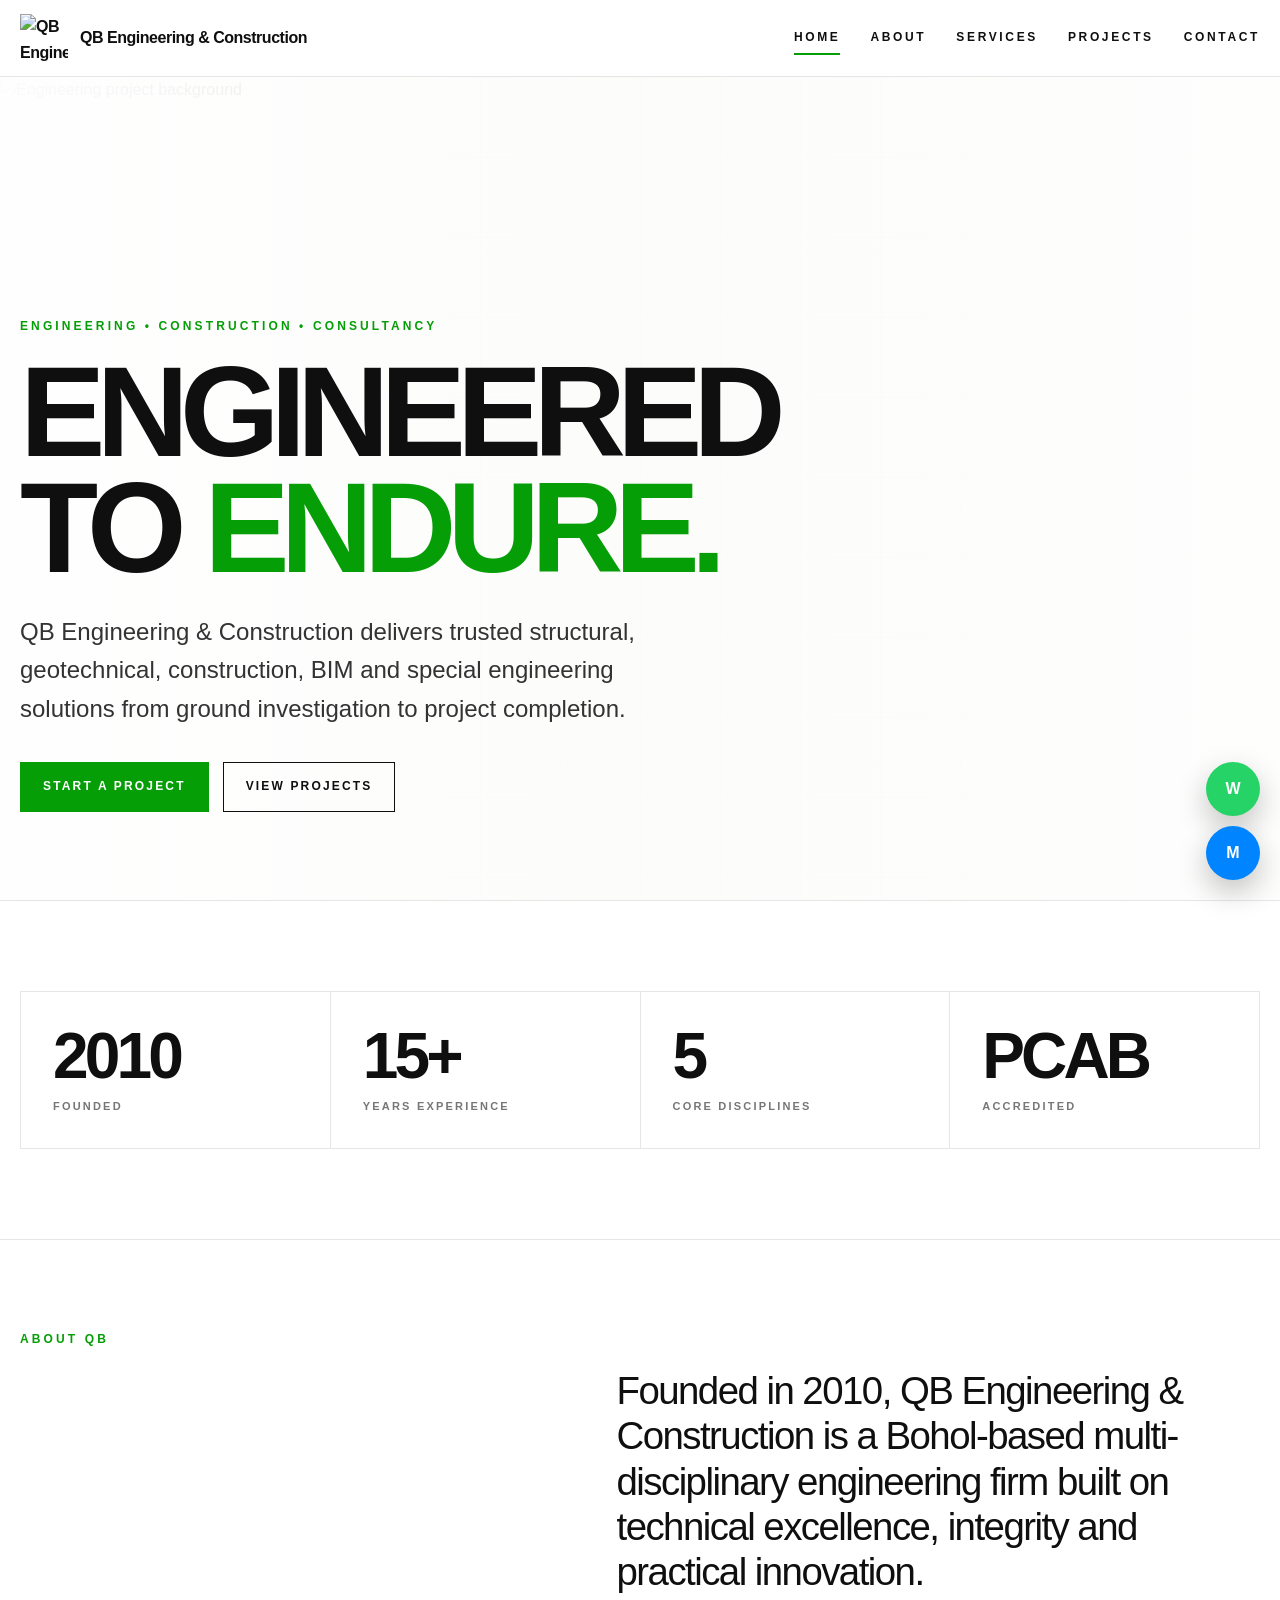
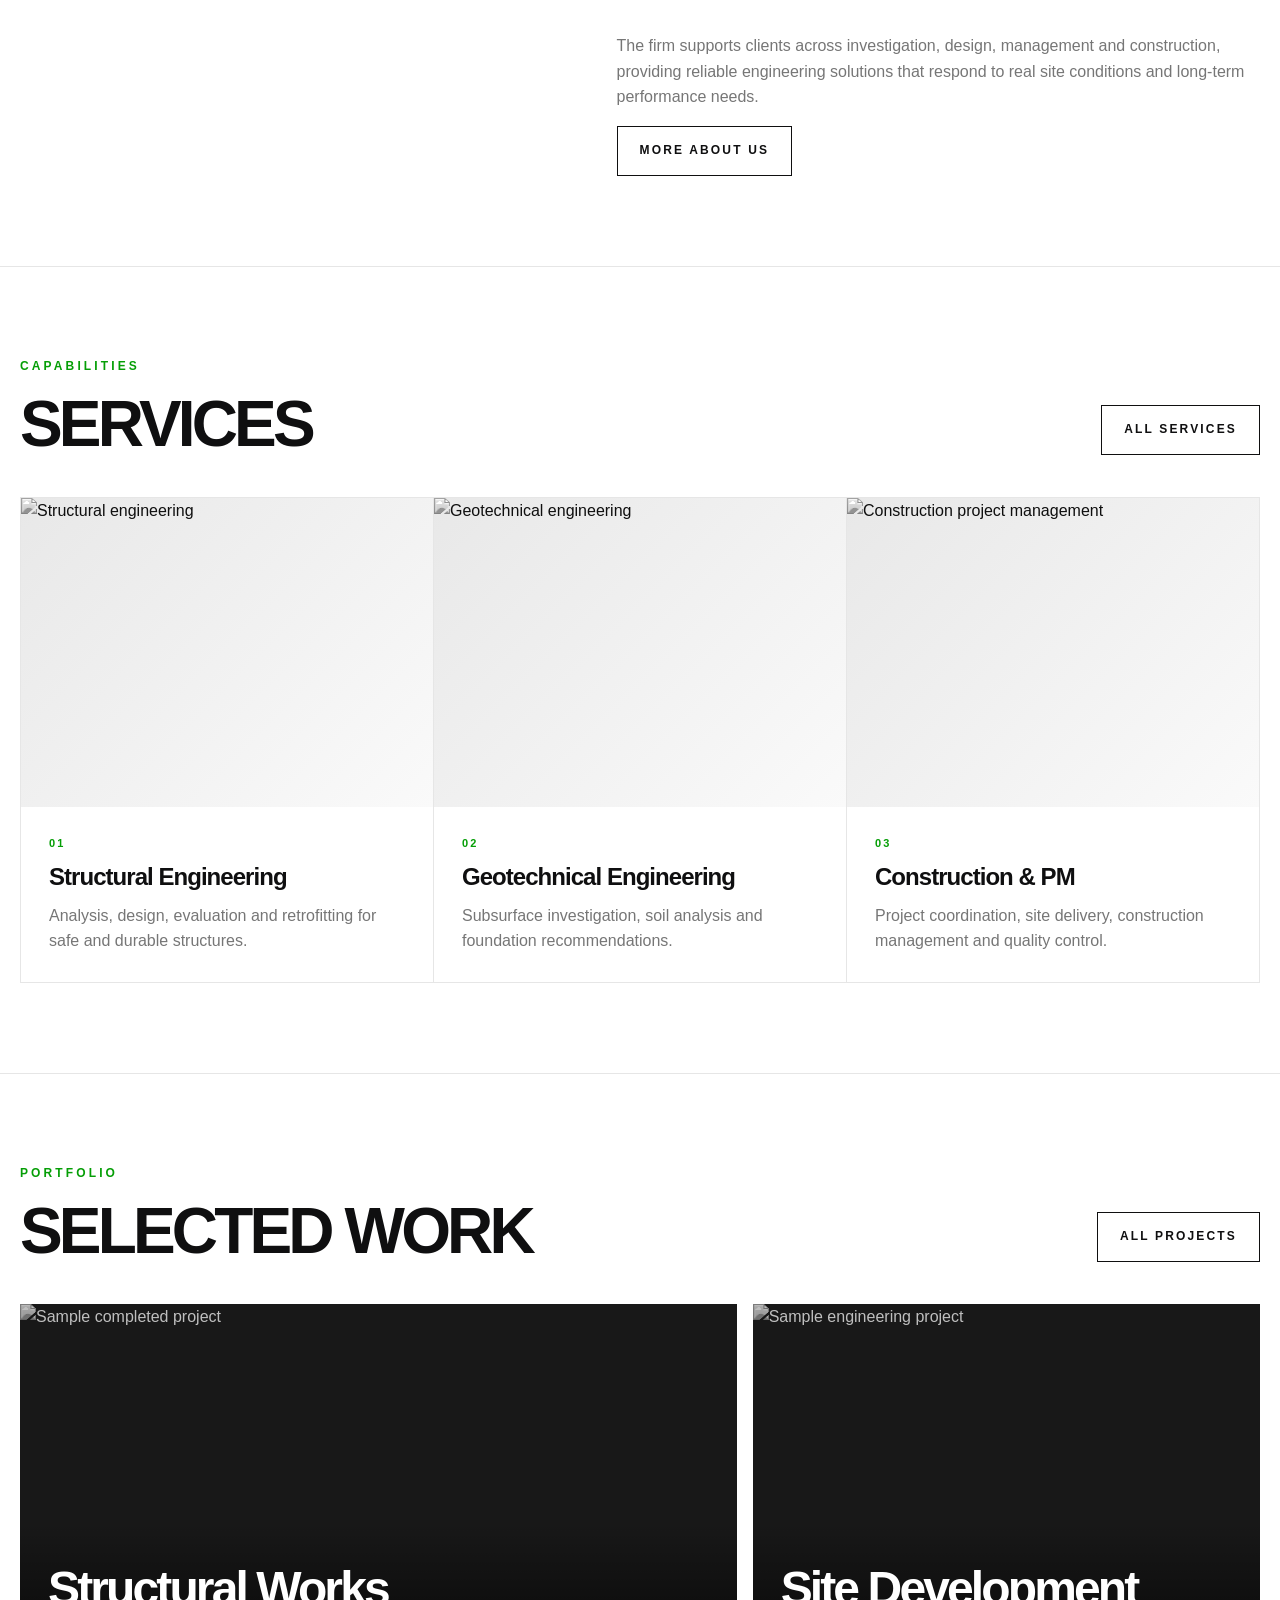
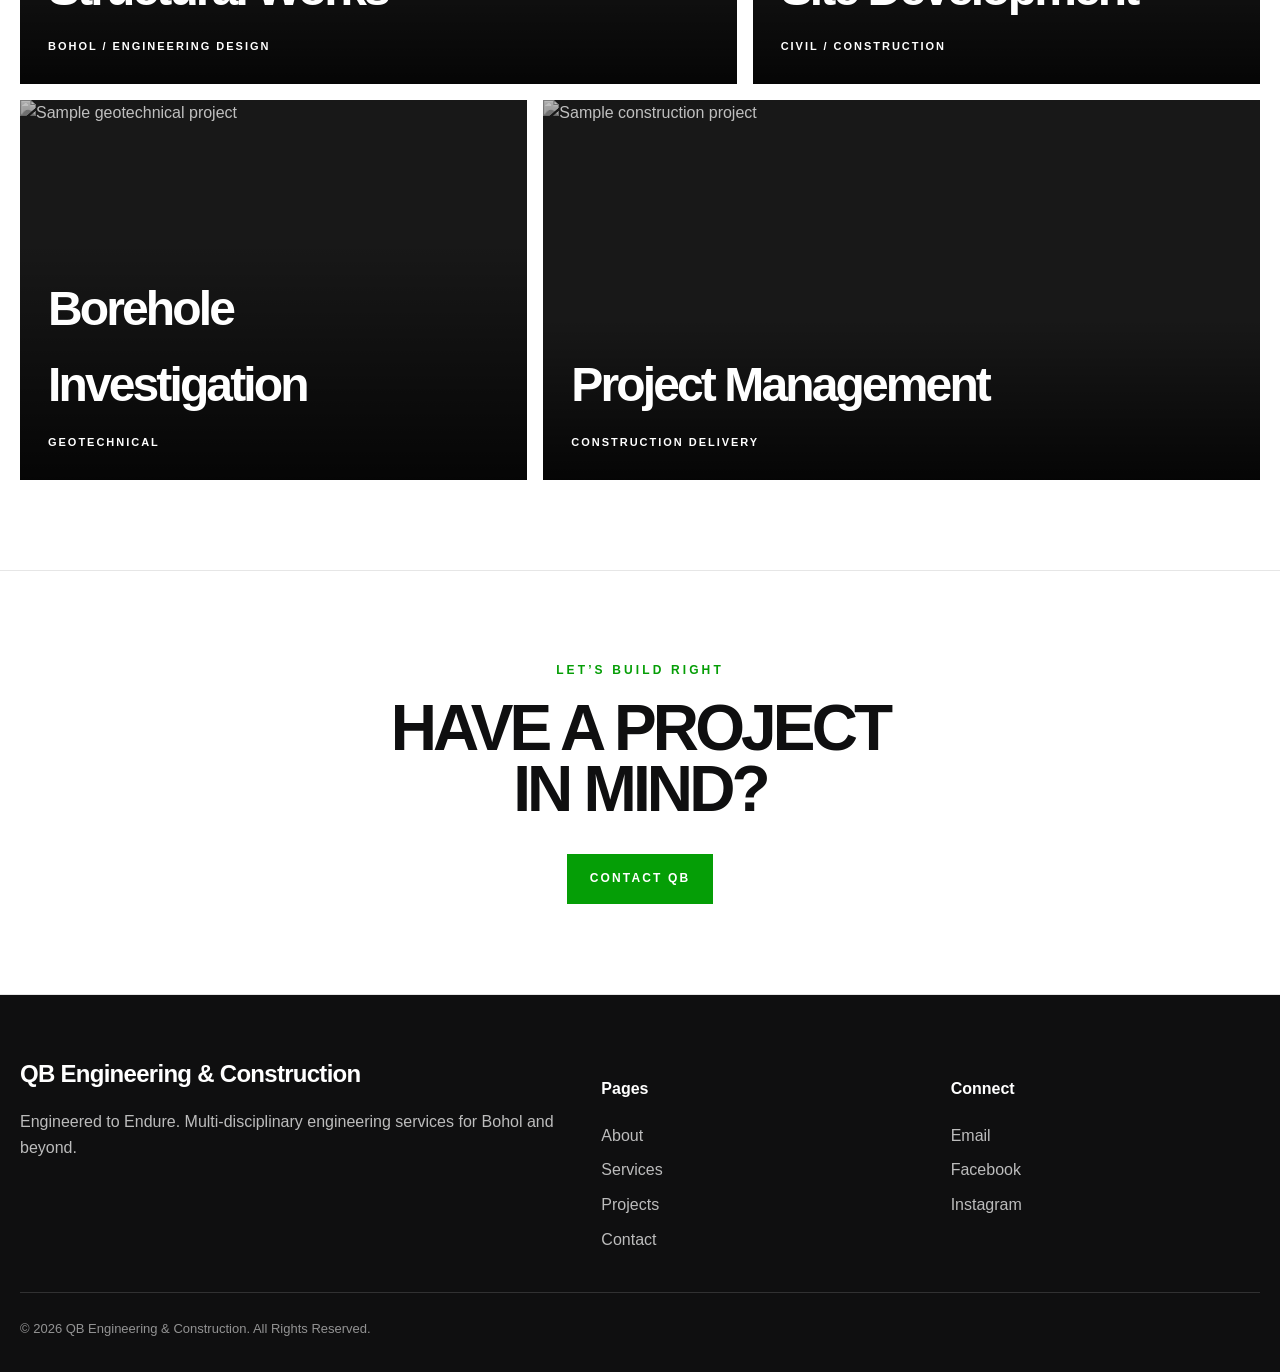
==== commit 5dfa1b3f: "Update index.html" ====
--- a/index.html
+++ b/index.html
@@ -5,7 +5,7 @@
   <meta name="viewport" content="width=device-width, initial-scale=1">
   <title>QB Engineering & Construction | Bohol Engineering Firm</title>
   <meta name="description" content="QB Engineering & Construction is a Bohol-based multi-disciplinary engineering firm offering structural, geotechnical, construction, BIM and special engineering services.">
-  <link rel="stylesheet" href="assets/css/style.css">
+  <link rel="stylesheet" href="css/style.css">
 </head>
 <body>
   <header class="site-header">
--- a/css/style.css
+++ b/css/style.css
@@ -0,0 +1,683 @@
+:root {
+  --green: #059E06;
+  --black: #0f0f10;
+  --dark: #181818;
+  --white: #ffffff;
+  --muted: #767676;
+  --line: #e6e6e6;
+  --soft: #f6f6f3;
+  --max: 1280px;
+}
+
+* {
+  box-sizing: border-box;
+}
+
+html {
+  scroll-behavior: smooth;
+}
+
+body {
+  margin: 0;
+  font-family: Arial, Helvetica, sans-serif;
+  color: var(--black);
+  background: var(--white);
+  line-height: 1.6;
+}
+
+img {
+  max-width: 100%;
+  display: block;
+}
+
+a {
+  color: inherit;
+  text-decoration: none;
+}
+
+.container {
+  width: min(var(--max), calc(100% - 40px));
+  margin: 0 auto;
+}
+
+/* HEADER */
+.site-header {
+  position: sticky;
+  top: 0;
+  z-index: 1000;
+  background: rgba(255, 255, 255, 0.92);
+  backdrop-filter: blur(12px);
+  border-bottom: 1px solid var(--line);
+}
+
+.nav {
+  min-height: 76px;
+  display: flex;
+  align-items: center;
+  justify-content: space-between;
+  gap: 24px;
+}
+
+.brand {
+  display: flex;
+  align-items: center;
+  gap: 12px;
+  font-weight: 800;
+  letter-spacing: -0.03em;
+}
+
+.brand img {
+  width: 48px;
+  height: 48px;
+  object-fit: contain;
+}
+
+.brand-mark {
+  width: 48px;
+  height: 48px;
+  display: grid;
+  place-items: center;
+  color: var(--white);
+  background: var(--green);
+  font-weight: 900;
+  border-radius: 50%;
+}
+
+.nav-links {
+  display: flex;
+  align-items: center;
+  gap: 30px;
+  font-size: 12px;
+  font-weight: 700;
+  letter-spacing: 0.22em;
+  text-transform: uppercase;
+}
+
+.nav-links a {
+  position: relative;
+  padding: 27px 0;
+}
+
+.nav-links a::after {
+  content: "";
+  position: absolute;
+  left: 0;
+  bottom: 20px;
+  width: 0;
+  height: 2px;
+  background: var(--green);
+  transition: width 0.25s ease;
+}
+
+.nav-links a:hover::after,
+.nav-links a.active::after {
+  width: 100%;
+}
+
+.menu-toggle {
+  display: none;
+  width: 44px;
+  height: 44px;
+  border: 1px solid var(--line);
+  background: transparent;
+  font-size: 24px;
+}
+
+/* HERO */
+.hero {
+  min-height: calc(100vh - 76px);
+  display: grid;
+  align-items: end;
+  position: relative;
+  overflow: hidden;
+  background: var(--soft);
+  border-bottom: 1px solid var(--line);
+}
+
+.hero::before {
+  content: "";
+  position: absolute;
+  inset: 0;
+  background-image: linear-gradient(var(--line) 1px, transparent 1px), linear-gradient(90deg, var(--line) 1px, transparent 1px);
+  background-size: 80px 80px;
+  opacity: 0.25;
+}
+
+.hero-image {
+  position: absolute;
+  inset: 0;
+  width: 100%;
+  height: 100%;
+  object-fit: cover;
+  opacity: 0.34;
+  filter: grayscale(100%);
+}
+
+.hero-overlay {
+  position: absolute;
+  inset: 0;
+  background: linear-gradient(90deg, rgba(255,255,255,0.95), rgba(255,255,255,0.68), rgba(255,255,255,0.86));
+}
+
+.hero-content {
+  position: relative;
+  z-index: 2;
+  padding: 88px 0;
+}
+
+.eyebrow {
+  color: var(--green);
+  font-size: 12px;
+  font-weight: 800;
+  letter-spacing: 0.26em;
+  text-transform: uppercase;
+  margin-bottom: 18px;
+}
+
+.hero h1,
+.page-hero h1 {
+  margin: 0;
+  max-width: 920px;
+  font-size: clamp(54px, 10vw, 132px);
+  line-height: 0.9;
+  letter-spacing: -0.07em;
+  text-transform: uppercase;
+}
+
+.hero h1 span,
+.page-hero h1 span {
+  color: var(--green);
+}
+
+.hero p {
+  max-width: 660px;
+  margin: 28px 0 0;
+  font-size: clamp(18px, 2vw, 24px);
+  color: #333;
+}
+
+.actions {
+  display: flex;
+  flex-wrap: wrap;
+  gap: 14px;
+  margin-top: 34px;
+}
+
+.button {
+  display: inline-flex;
+  align-items: center;
+  justify-content: center;
+  gap: 10px;
+  min-height: 50px;
+  padding: 0 22px;
+  border: 1px solid var(--black);
+  font-size: 12px;
+  font-weight: 800;
+  letter-spacing: 0.18em;
+  text-transform: uppercase;
+  transition: 0.25s ease;
+}
+
+.button.primary {
+  background: var(--green);
+  border-color: var(--green);
+  color: var(--white);
+}
+
+.button:hover {
+  background: var(--black);
+  border-color: var(--black);
+  color: var(--white);
+}
+
+/* SECTION BASICS */
+.section {
+  padding: 90px 0;
+  border-bottom: 1px solid var(--line);
+}
+
+.section-header {
+  display: flex;
+  align-items: end;
+  justify-content: space-between;
+  gap: 28px;
+  margin-bottom: 42px;
+}
+
+.section-title {
+  margin: 0;
+  font-size: clamp(34px, 5vw, 72px);
+  line-height: 0.95;
+  letter-spacing: -0.06em;
+  text-transform: uppercase;
+}
+
+.lead {
+  font-size: clamp(22px, 3vw, 42px);
+  line-height: 1.18;
+  letter-spacing: -0.04em;
+  max-width: 980px;
+}
+
+.muted {
+  color: var(--muted);
+}
+
+/* STATS */
+.stats {
+  display: grid;
+  grid-template-columns: repeat(4, 1fr);
+  border-top: 1px solid var(--line);
+  border-left: 1px solid var(--line);
+}
+
+.stat {
+  padding: 32px;
+  border-right: 1px solid var(--line);
+  border-bottom: 1px solid var(--line);
+}
+
+.stat strong {
+  display: block;
+  font-size: clamp(34px, 5vw, 64px);
+  line-height: 1;
+  letter-spacing: -0.06em;
+}
+
+.stat span {
+  display: block;
+  margin-top: 10px;
+  color: var(--muted);
+  font-size: 11px;
+  font-weight: 800;
+  letter-spacing: 0.2em;
+  text-transform: uppercase;
+}
+
+/* CARDS */
+.grid-3 {
+  display: grid;
+  grid-template-columns: repeat(3, 1fr);
+  gap: 1px;
+  background: var(--line);
+  border: 1px solid var(--line);
+}
+
+.card {
+  background: var(--white);
+}
+
+.card-image {
+  aspect-ratio: 4 / 3;
+  background: linear-gradient(135deg, #e8e8e8, #fafafa);
+  overflow: hidden;
+}
+
+.card-image img {
+  width: 100%;
+  height: 100%;
+  object-fit: cover;
+  filter: grayscale(100%);
+  transition: 0.6s ease;
+}
+
+.card:hover img {
+  filter: grayscale(0%);
+  transform: scale(1.04);
+}
+
+.card-body {
+  padding: 28px;
+}
+
+.card-kicker {
+  color: var(--green);
+  font-size: 11px;
+  font-weight: 800;
+  letter-spacing: 0.2em;
+  text-transform: uppercase;
+}
+
+.card h3 {
+  margin: 12px 0;
+  font-size: 24px;
+  line-height: 1.1;
+  letter-spacing: -0.04em;
+}
+
+.card p {
+  margin: 0;
+  color: var(--muted);
+}
+
+/* PROJECTS */
+.project-grid {
+  display: grid;
+  grid-template-columns: repeat(12, 1fr);
+  gap: 16px;
+}
+
+.project-card {
+  position: relative;
+  min-height: 380px;
+  overflow: hidden;
+  background: var(--dark);
+  color: var(--white);
+}
+
+.project-card.large {
+  grid-column: span 7;
+}
+
+.project-card.small {
+  grid-column: span 5;
+}
+
+.project-card img {
+  width: 100%;
+  height: 100%;
+  min-height: 380px;
+  object-fit: cover;
+  filter: grayscale(100%);
+  opacity: 0.72;
+  transition: 0.6s ease;
+}
+
+.project-card:hover img {
+  filter: grayscale(0%);
+  opacity: 0.9;
+  transform: scale(1.04);
+}
+
+.project-info {
+  position: absolute;
+  inset: auto 0 0 0;
+  padding: 28px;
+  background: linear-gradient(transparent, rgba(0,0,0,0.78));
+}
+
+.project-info h3 {
+  margin: 0;
+  font-size: clamp(26px, 4vw, 48px);
+  letter-spacing: -0.06em;
+}
+
+.project-info p {
+  margin: 10px 0 0;
+  font-size: 11px;
+  font-weight: 800;
+  letter-spacing: 0.18em;
+  text-transform: uppercase;
+}
+
+/* PAGE HERO */
+.page-hero {
+  padding: 100px 0 70px;
+  background: var(--soft);
+  border-bottom: 1px solid var(--line);
+}
+
+.two-col {
+  display: grid;
+  grid-template-columns: 0.9fr 1.1fr;
+  gap: 70px;
+  align-items: start;
+}
+
+.value-list {
+  display: grid;
+  gap: 18px;
+}
+
+.value-item {
+  padding: 24px;
+  border: 1px solid var(--line);
+}
+
+.value-item h3 {
+  margin: 0 0 8px;
+  font-size: 22px;
+}
+
+.value-item p {
+  margin: 0;
+  color: var(--muted);
+}
+
+.service-list {
+  display: grid;
+  gap: 16px;
+}
+
+.service-row {
+  display: grid;
+  grid-template-columns: 90px 1fr;
+  gap: 24px;
+  padding: 28px 0;
+  border-bottom: 1px solid var(--line);
+}
+
+.service-row span {
+  color: var(--green);
+  font-weight: 900;
+}
+
+.service-row h3 {
+  margin: 0 0 10px;
+  font-size: 30px;
+  letter-spacing: -0.04em;
+}
+
+.service-row p {
+  margin: 0;
+  max-width: 760px;
+  color: var(--muted);
+}
+
+/* CONTACT */
+.contact-grid {
+  display: grid;
+  grid-template-columns: 1fr 1fr;
+  gap: 50px;
+}
+
+.contact-panel {
+  border: 1px solid var(--line);
+  padding: 34px;
+}
+
+.contact-row {
+  display: grid;
+  grid-template-columns: 130px 1fr;
+  gap: 20px;
+  padding: 18px 0;
+  border-bottom: 1px solid var(--line);
+}
+
+.contact-row:last-child {
+  border-bottom: 0;
+}
+
+.contact-row span {
+  font-size: 11px;
+  font-weight: 900;
+  letter-spacing: 0.18em;
+  text-transform: uppercase;
+  color: var(--green);
+}
+
+.map-box {
+  width: 100%;
+  height: 350px;
+  border: 1px solid var(--line);
+  overflow: hidden;
+  margin-top: 24px;
+}
+
+.map-box iframe {
+  width: 100%;
+  height: 100%;
+  border: 0;
+}
+
+.qr-box {
+  display: grid;
+  place-items: center;
+  aspect-ratio: 1 / 1;
+  background: var(--soft);
+  border: 1px dashed #bbb;
+  color: var(--muted);
+  text-align: center;
+  padding: 24px;
+}
+
+/* FOOTER */
+.site-footer {
+  background: var(--black);
+  color: var(--white);
+  padding: 60px 0 32px;
+}
+
+.footer-grid {
+  display: grid;
+  grid-template-columns: 1.4fr 0.8fr 0.8fr;
+  gap: 40px;
+}
+
+.site-footer p,
+.site-footer a {
+  color: rgba(255,255,255,0.72);
+}
+
+.footer-title {
+  color: var(--white);
+  font-weight: 900;
+  letter-spacing: -0.03em;
+  font-size: 24px;
+  margin: 0 0 14px;
+}
+
+.footer-links {
+  display: grid;
+  gap: 9px;
+}
+
+.copyright {
+  margin-top: 40px;
+  padding-top: 26px;
+  border-top: 1px solid rgba(255,255,255,0.14);
+  color: rgba(255,255,255,0.55);
+  font-size: 13px;
+}
+
+/* FLOATING CHAT */
+.floating-chat {
+  position: fixed;
+  right: 20px;
+  bottom: 20px;
+  z-index: 2000;
+  display: grid;
+  gap: 10px;
+}
+
+.chat-button {
+  width: 54px;
+  height: 54px;
+  display: grid;
+  place-items: center;
+  border-radius: 50%;
+  color: var(--white);
+  font-weight: 900;
+  box-shadow: 0 12px 30px rgba(0,0,0,0.24);
+}
+
+.chat-button.whatsapp {
+  background: #25d366;
+}
+
+.chat-button.messenger {
+  background: #0084ff;
+}
+
+/* RESPONSIVE */
+@media (max-width: 900px) {
+  .menu-toggle {
+    display: block;
+  }
+
+  .nav-links {
+    position: absolute;
+    top: 76px;
+    left: 0;
+    right: 0;
+    display: none;
+    flex-direction: column;
+    align-items: flex-start;
+    gap: 0;
+    background: var(--white);
+    border-bottom: 1px solid var(--line);
+    padding: 12px 20px 20px;
+  }
+
+  .nav-links.open {
+    display: flex;
+  }
+
+  .nav-links a {
+    width: 100%;
+    padding: 14px 0;
+  }
+
+  .stats,
+  .grid-3,
+  .two-col,
+  .contact-grid,
+  .footer-grid {
+    grid-template-columns: 1fr;
+  }
+
+  .project-card.large,
+  .project-card.small {
+    grid-column: 1 / -1;
+  }
+
+  .section-header {
+    display: block;
+  }
+
+  .section-header .button {
+    margin-top: 22px;
+  }
+}
+
+@media (max-width: 560px) {
+  .container {
+    width: min(100% - 28px, var(--max));
+  }
+
+  .brand span:last-child {
+    font-size: 14px;
+  }
+
+  .hero-content {
+    padding: 68px 0;
+  }
+
+  .section {
+    padding: 64px 0;
+  }
+
+  .stats {
+    grid-template-columns: 1fr 1fr;
+  }
+
+  .stat {
+    padding: 22px;
+  }
+
+  .service-row,
+  .contact-row {
+    grid-template-columns: 1fr;
+    gap: 8px;
+  }
+}
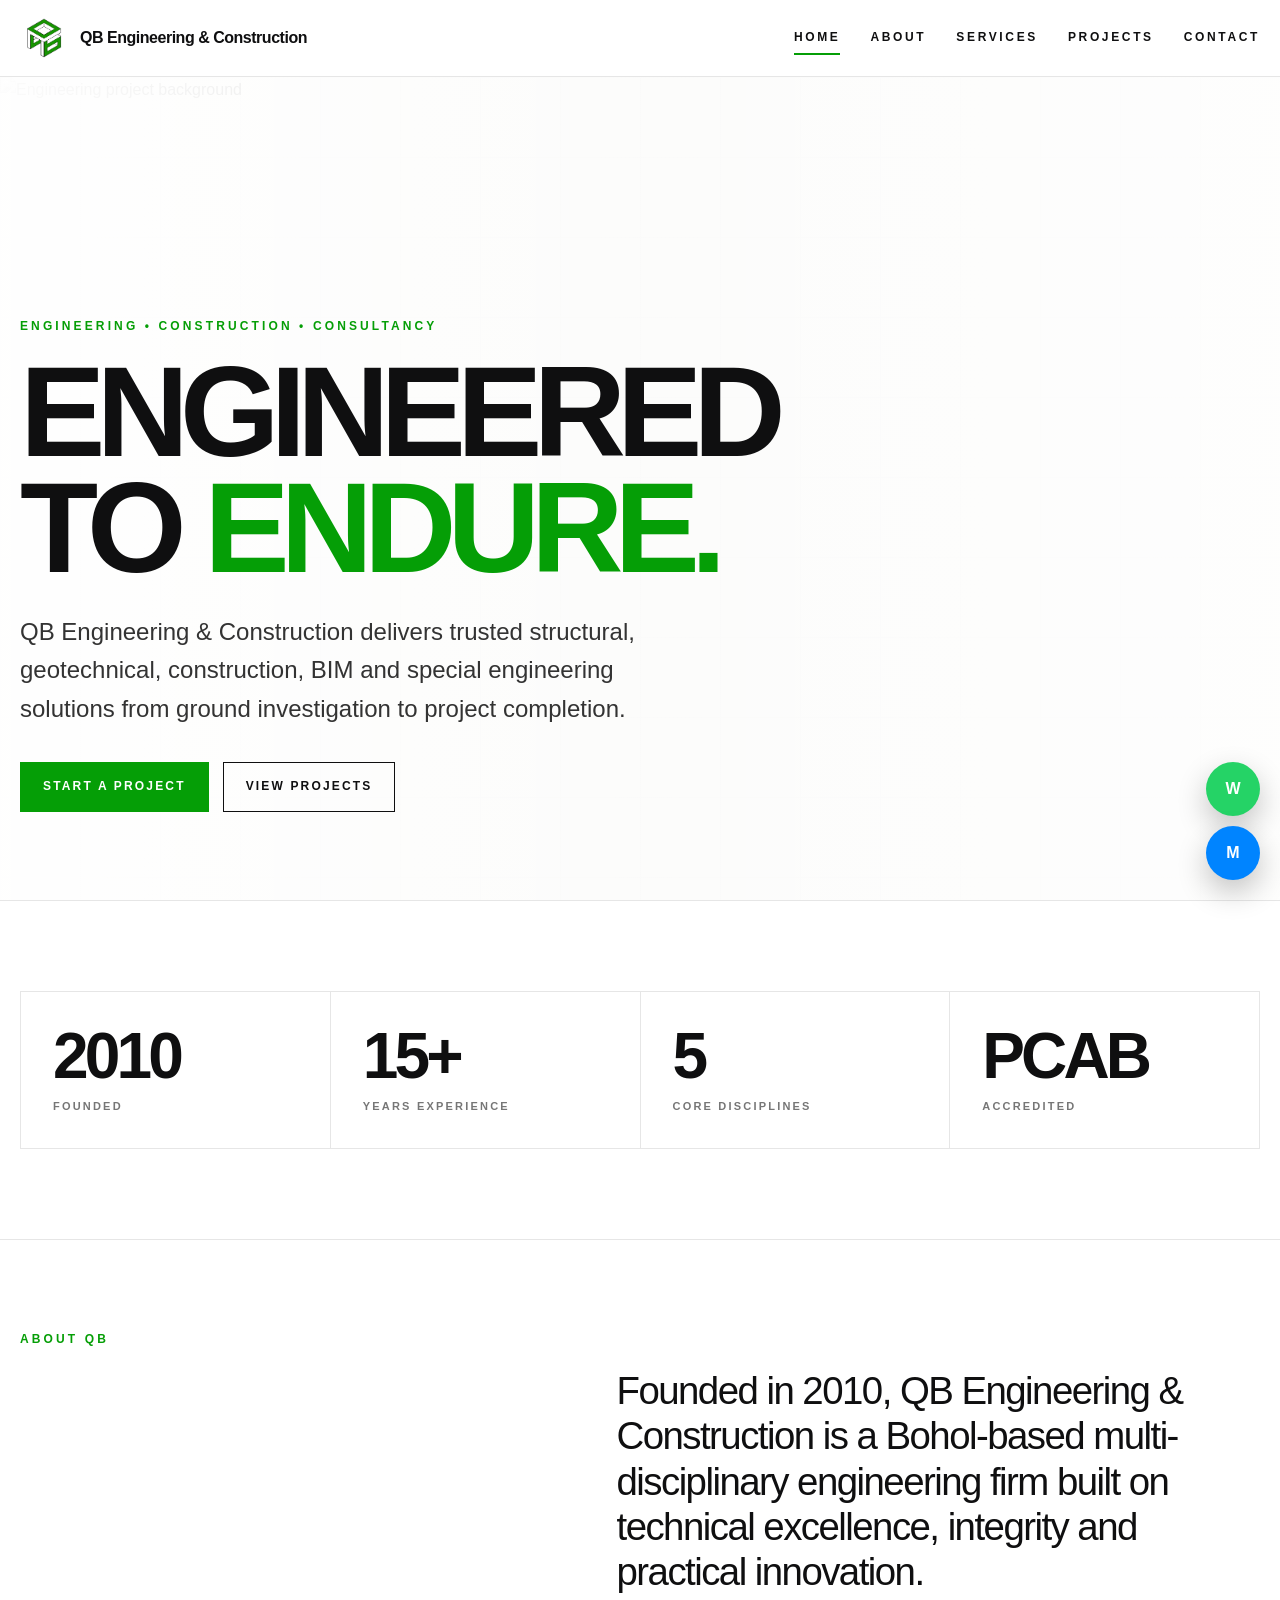
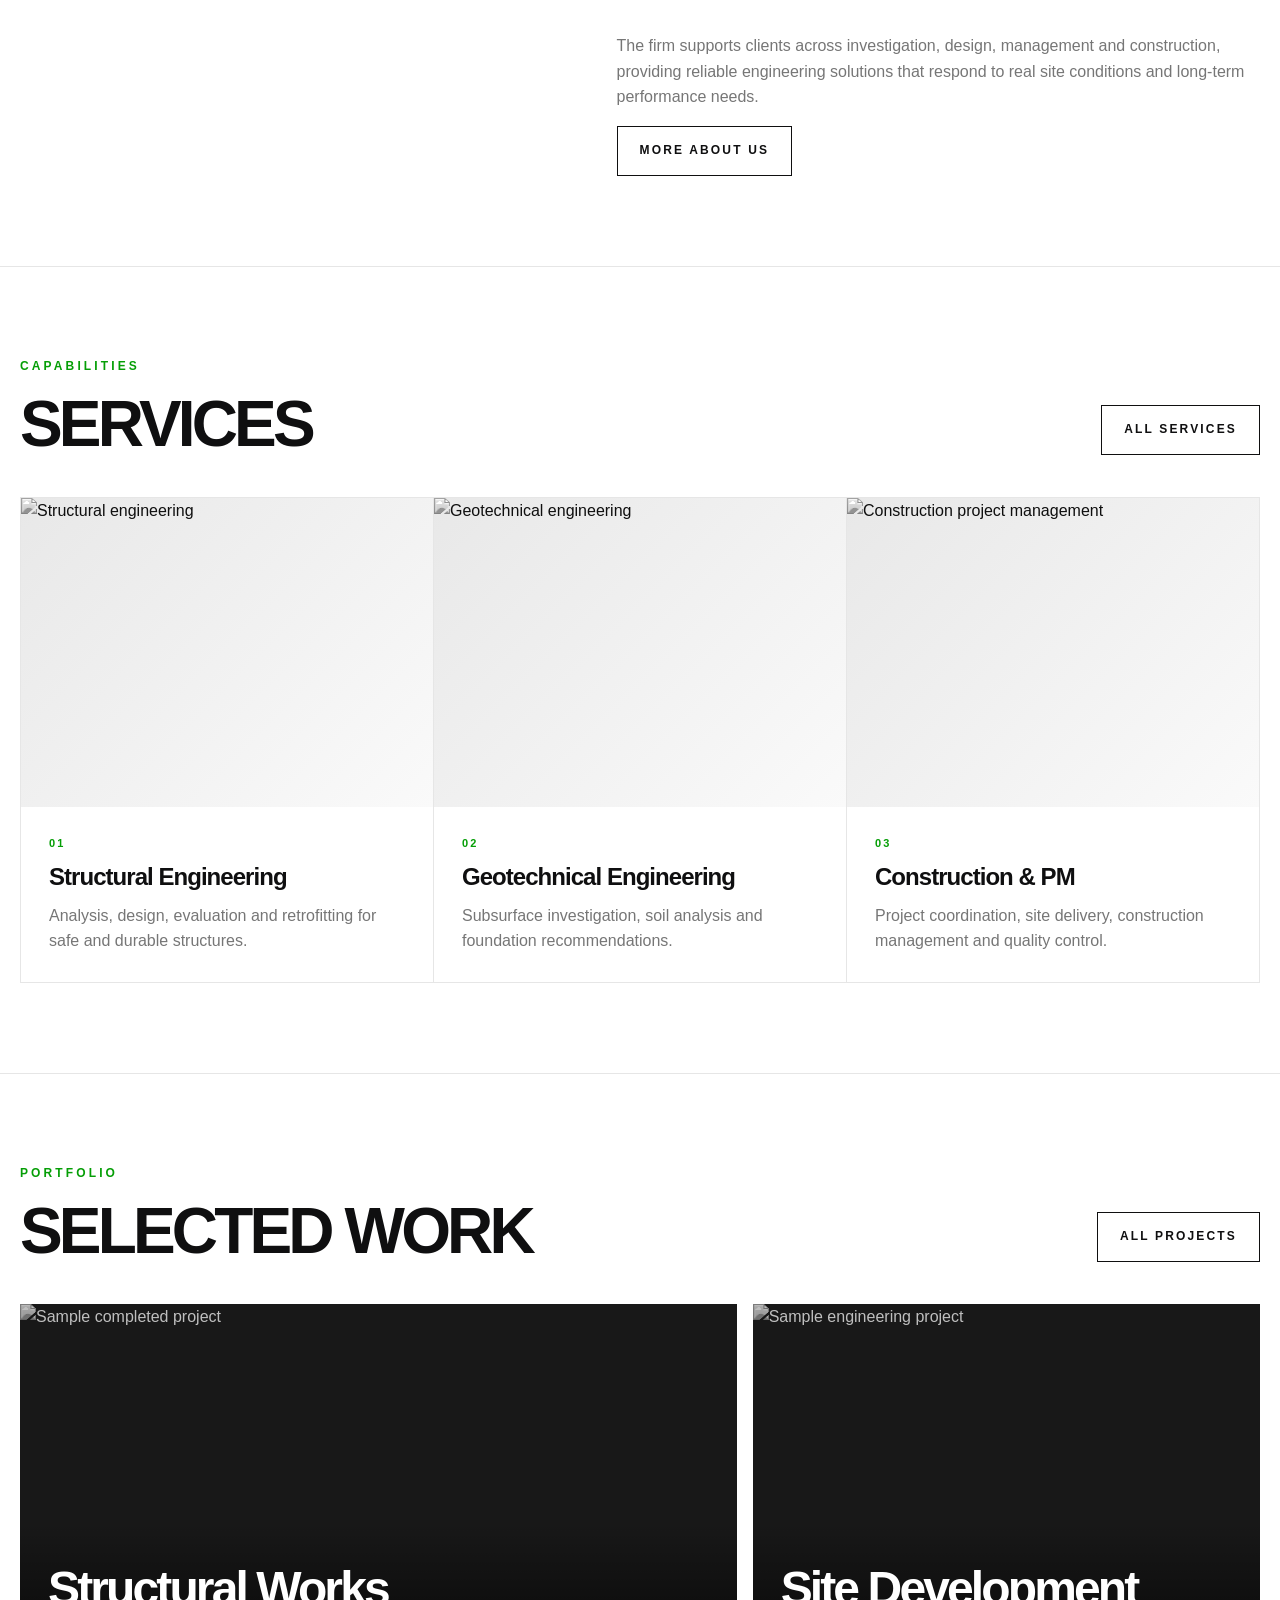
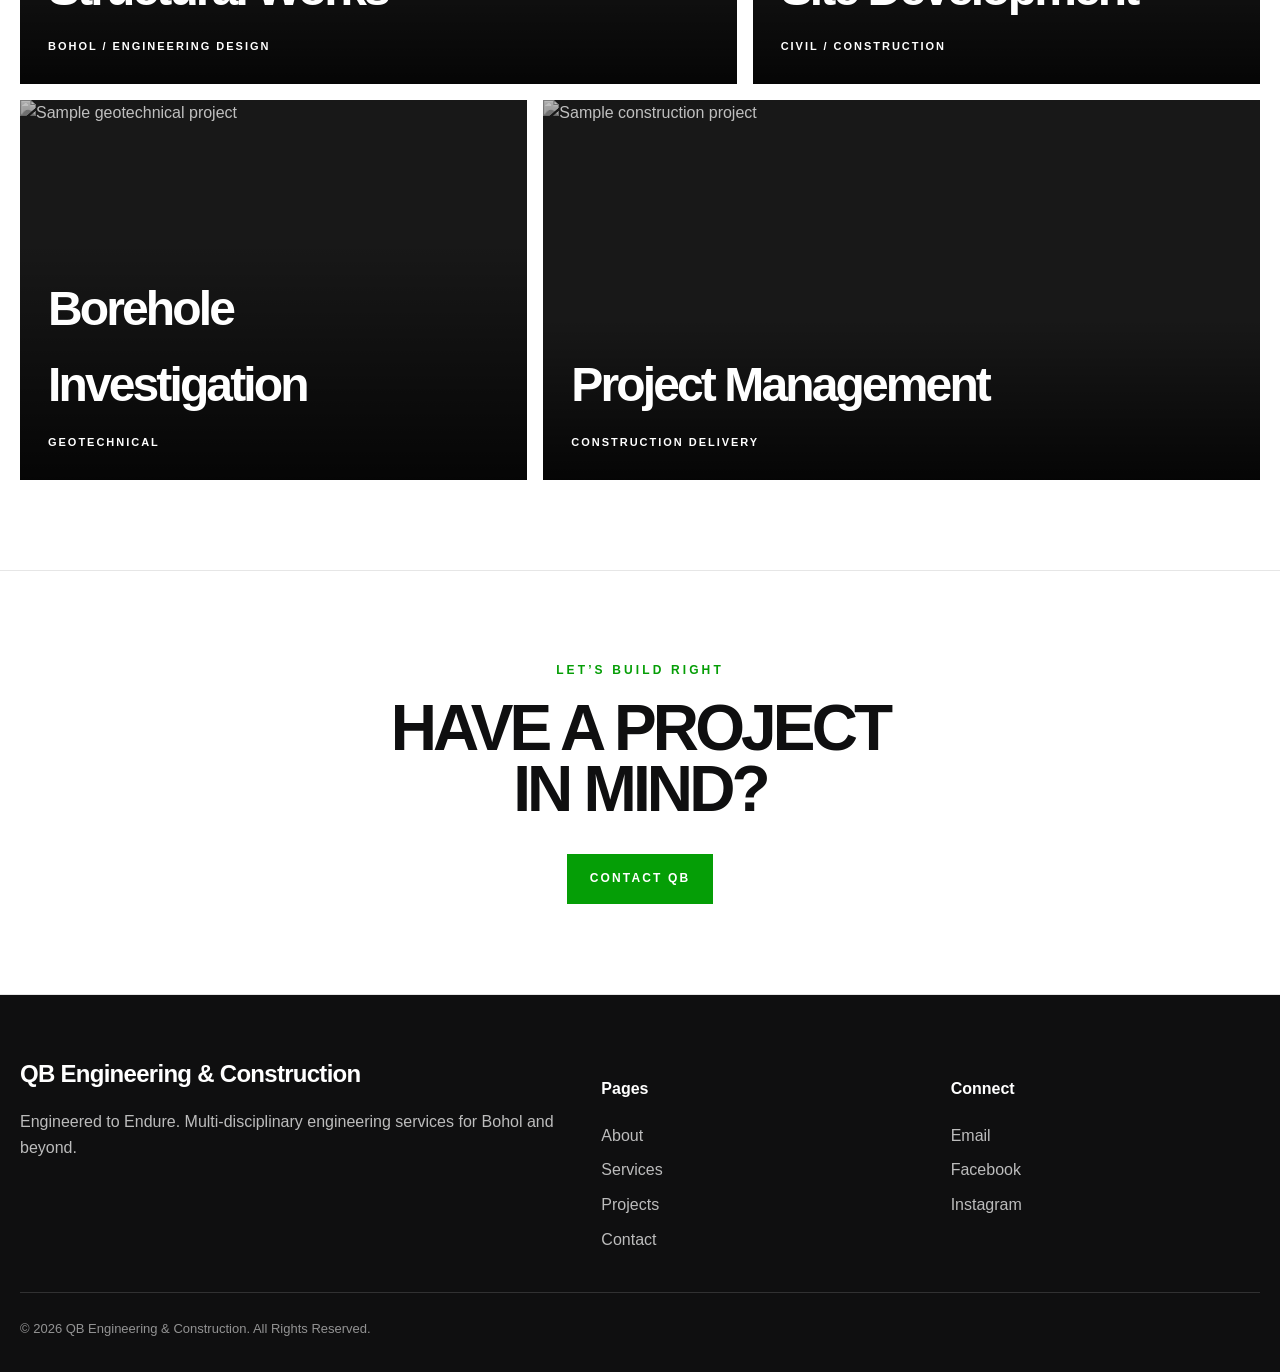
==== commit 1bbdecdb: "Update index.html" ====
--- a/index.html
+++ b/index.html
@@ -11,7 +11,7 @@
   <header class="site-header">
     <div class="container nav">
       <a class="brand" href="index.html" aria-label="QB Engineering & Construction Home">
-        <img src="assets/images/qb-logo.svg" alt="QB Engineering & Construction logo">
+        <img src="images/QB.png" alt="QB Engineering & Construction logo">
         <span>QB Engineering & Construction</span>
       </a>
       <button class="menu-toggle" aria-label="Open menu">☰</button>
@@ -145,6 +145,6 @@
     <a class="chat-button messenger" href="https://m.me/YOUR-FACEBOOK-PAGE" target="_blank" rel="noopener" aria-label="Messenger">M</a>
   </div>
 
-  <script src="assets/js/main.js"></script>
+  <script src="js/main.js"></script>
 </body>
 </html>
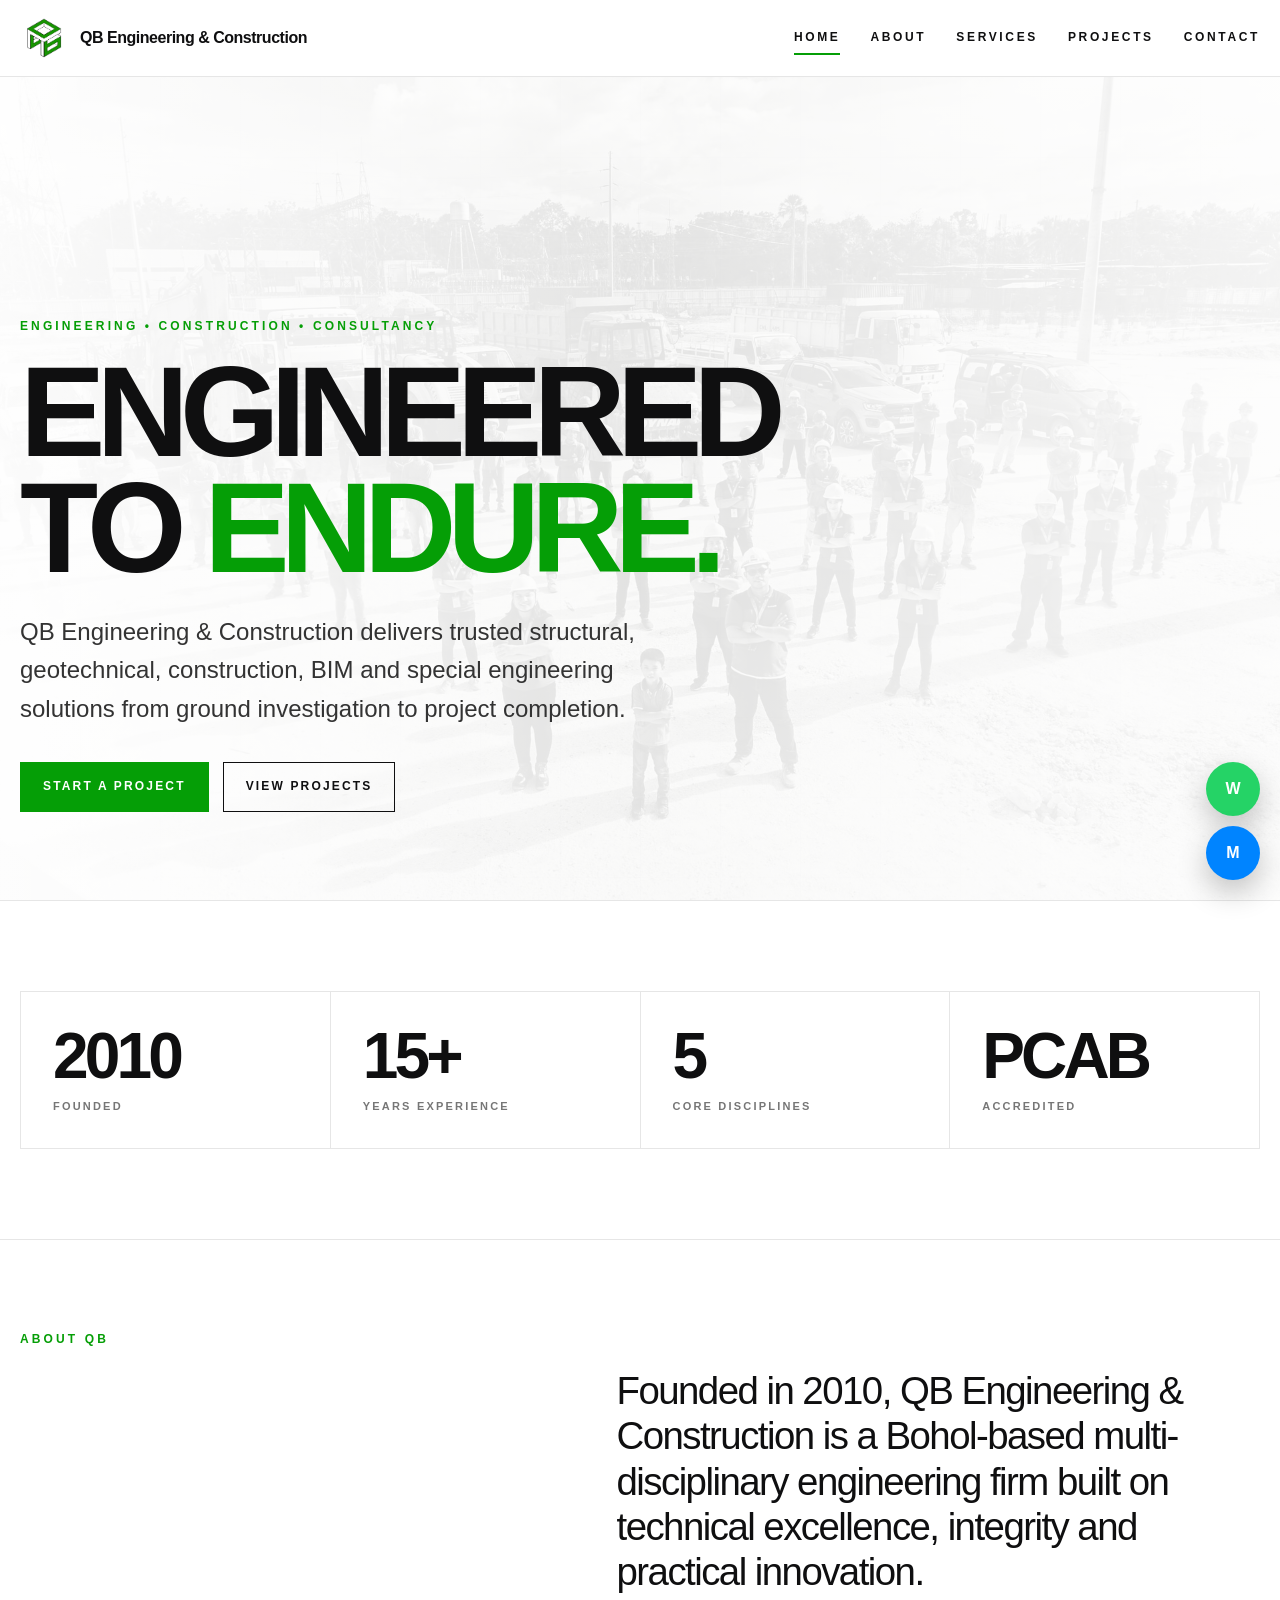
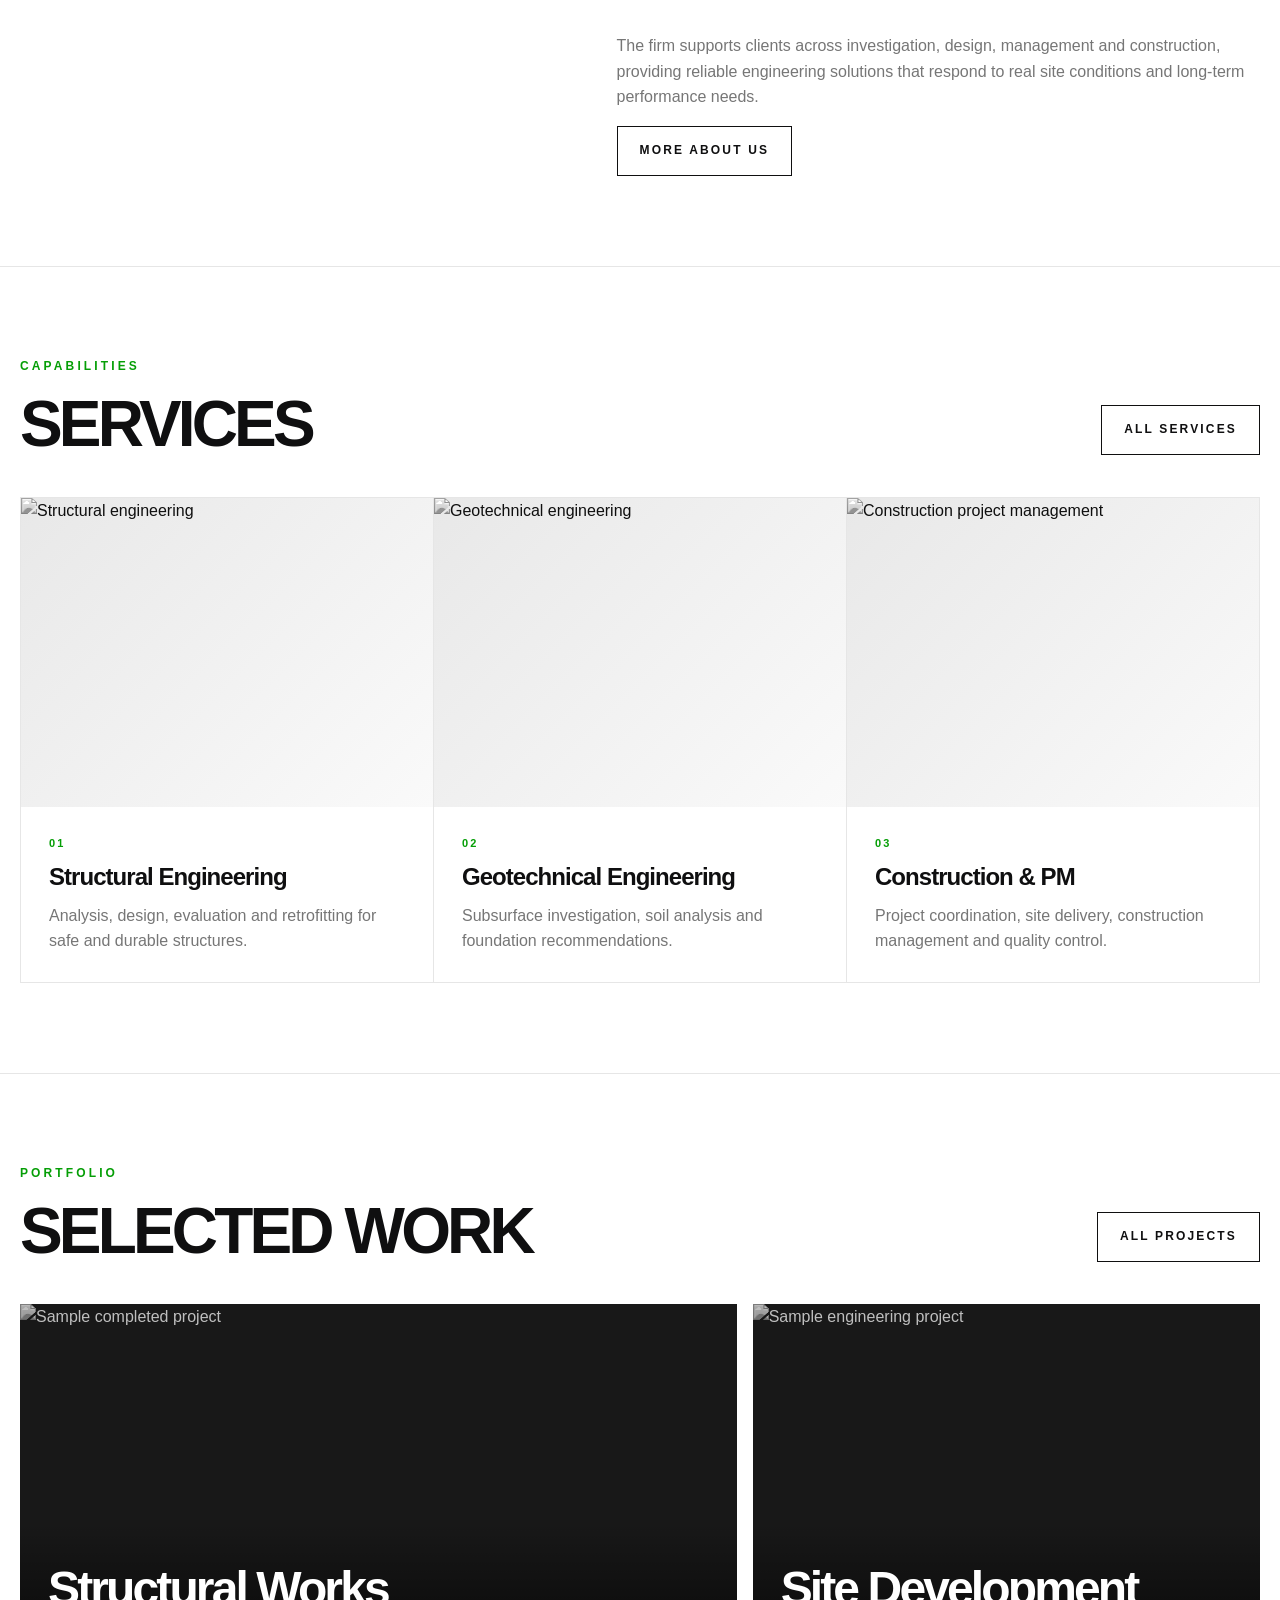
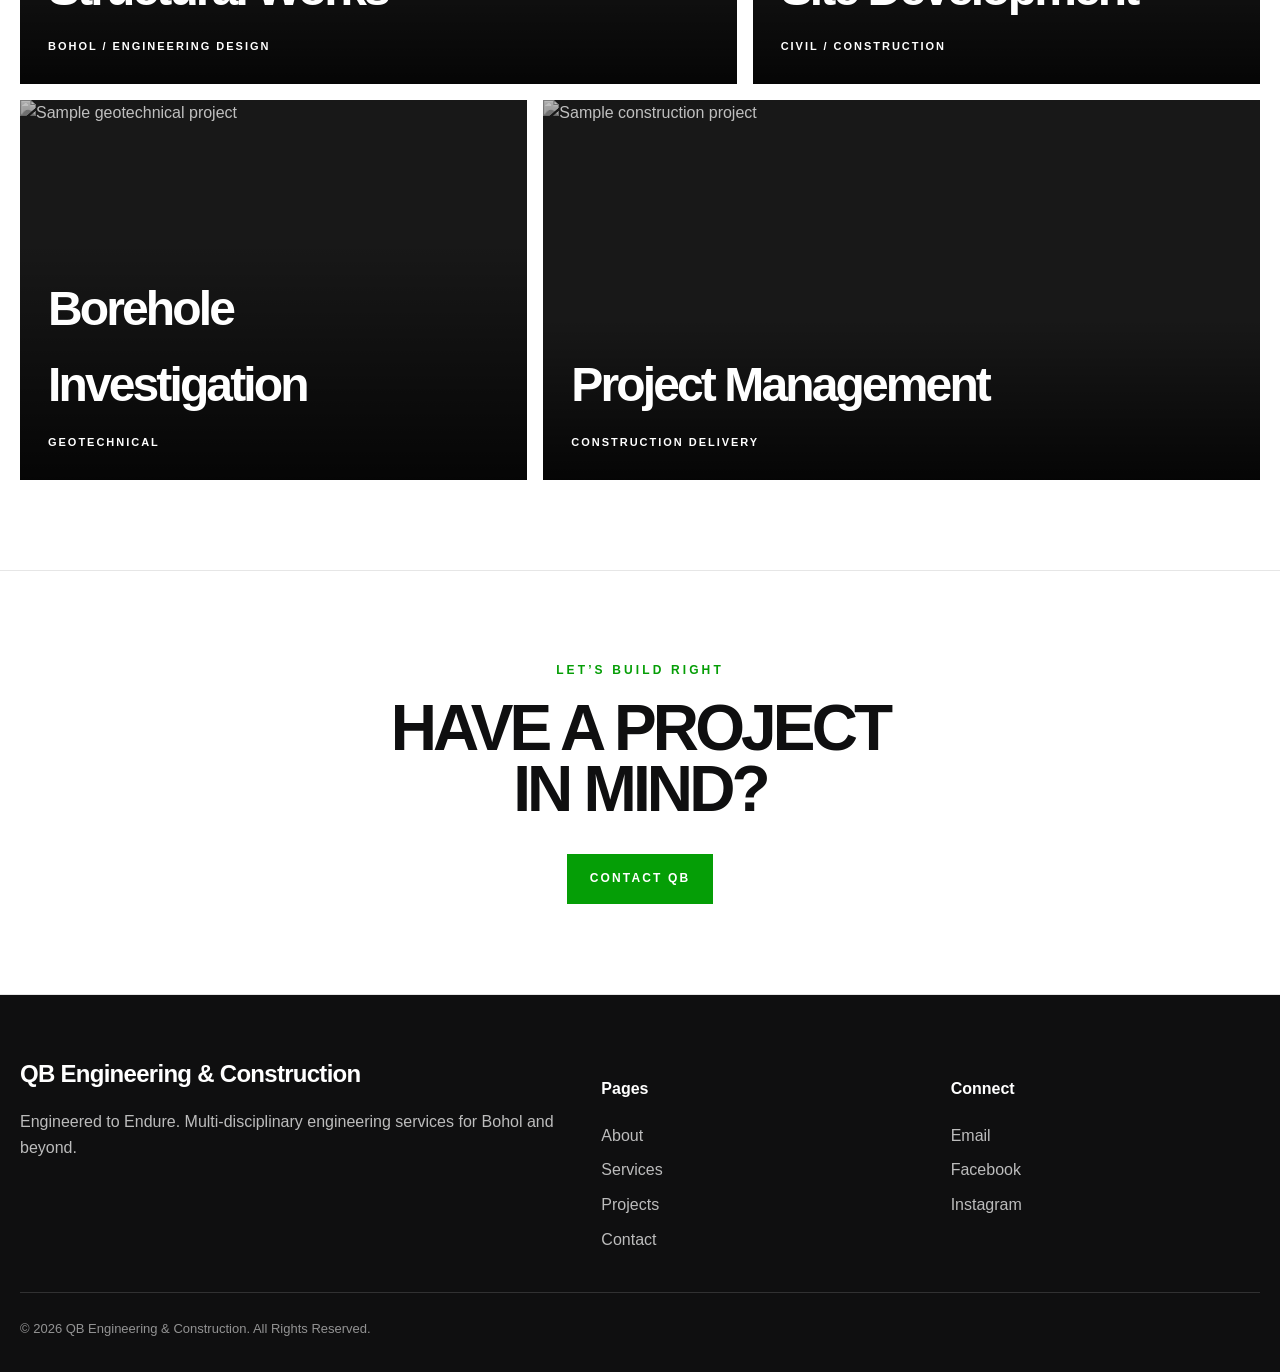
==== commit 4fe51bcb: "Update index.html" ====
--- a/index.html
+++ b/index.html
@@ -27,7 +27,7 @@
 
   <main>
     <section class="hero">
-      <img class="hero-image" src="assets/images/hero.svg" alt="Engineering project background">
+      <img class="hero-image" src="images/group.jpg" alt="Engineering project background">
       <div class="hero-overlay"></div>
       <div class="container hero-content">
         <div class="eyebrow">Engineering • Construction • Consultancy</div>
